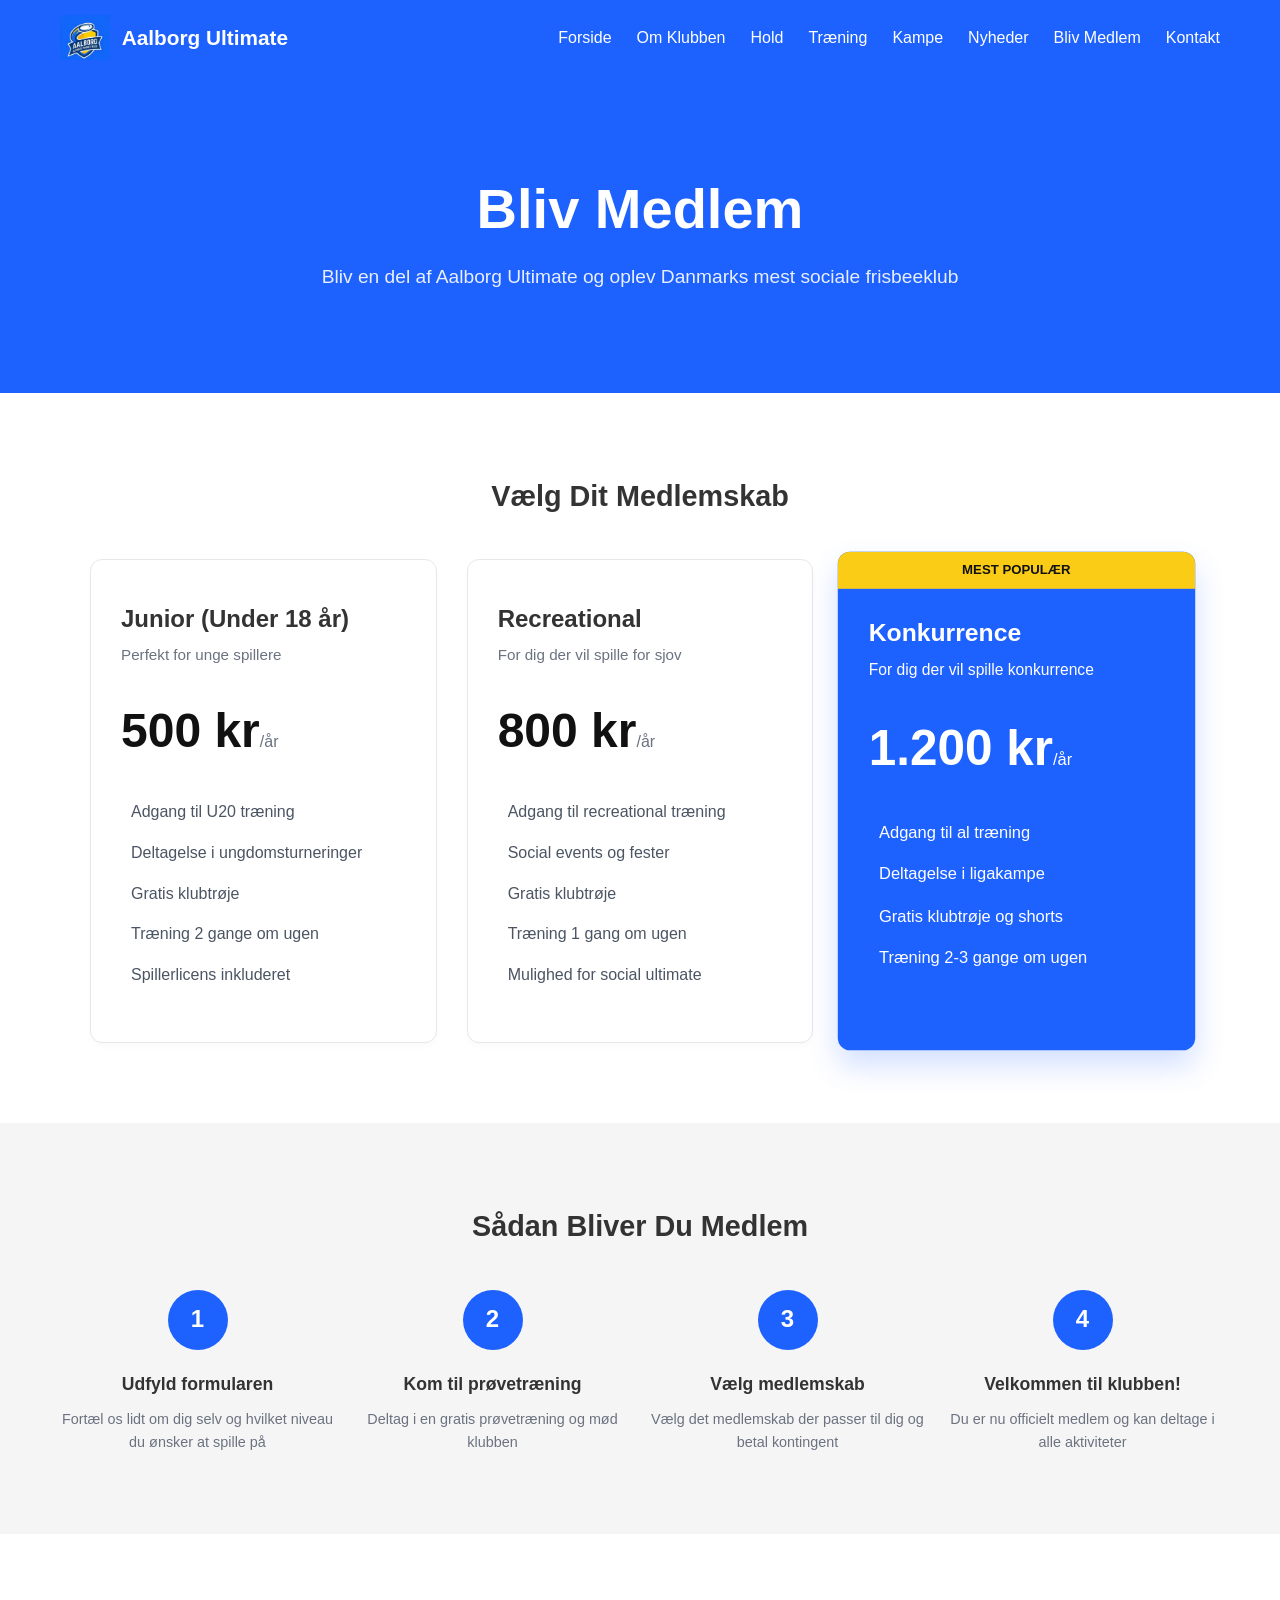
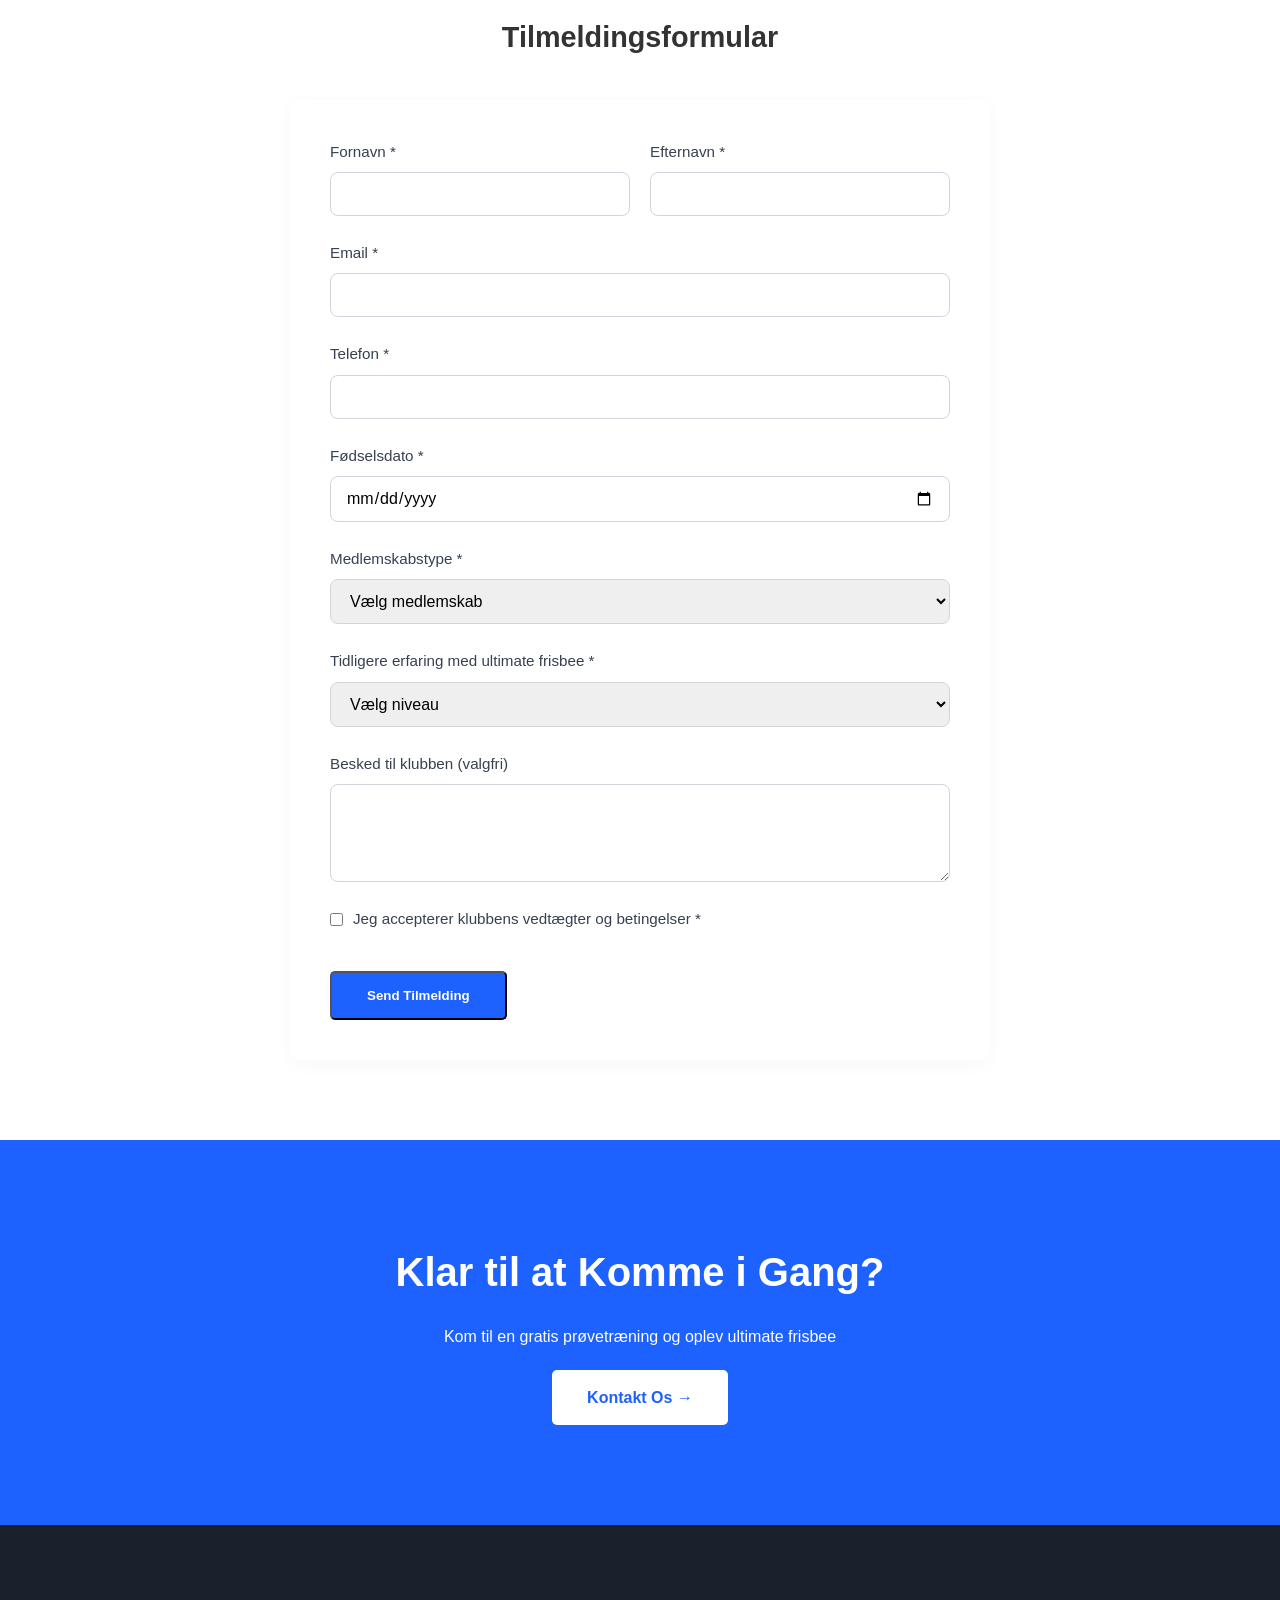
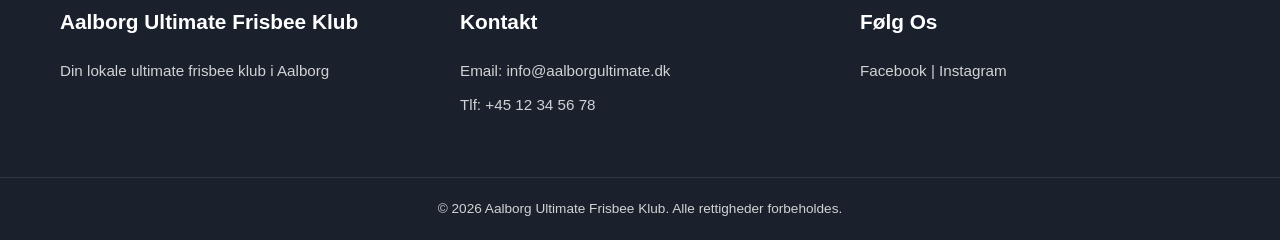
==== Source kode/bliv-medlem.html @ 28018676 "4 undersider mere :) Samt yderlgiere fikses af hele siden." ====
<!DOCTYPE html>
<html lang="da">
<head>
    <meta charset="UTF-8">
    <meta name="viewport" content="width=device-width, initial-scale=1.0">
    <title>Forside - Aalborg Ultimate Frisbee Klub</title>
    
    <link rel="stylesheet" href="css/layout.css">
    <link rel="stylesheet" href="css/style.css">
</head>
<body>

    <header class="main-header">
        <div class="container">
            <div class="logo">
                <img src="img/logo.png" alt="AUFK Logo">
                <span>Aalborg Ultimate</span>
            </div>
            <nav>
                <ul>
                    <li><a href="index.html">Forside</a></li>
                    <li><a href="om-os.html">Om Klubben</a></li>
                    <li><a href="hold.html">Hold</a></li>
                    <li><a href="traening.html">Træning</a></li>
                    <li><a href="kampe.html">Kampe</a></li>
                    <li><a href="nyheder.html">Nyheder</a></li>
                    <li><a href="bliv-medlem.html">Bliv Medlem</a></li>
                    <li><a href="kontakt-os.html">Kontakt</a></li>
                </ul>
            </nav>
        </div>
    </header>

 <main>
    <section class="hero subpage-hero hero-nyheder">
        <div class="container hero-content text-center">
            <h1>Bliv Medlem</h1>
            <p>Bliv en del af Aalborg Ultimate og oplev Danmarks mest sociale frisbeeklub</p>
        </div>
    </section>

    <section class="page-section">
        <div class="container">
            <h2 class="section-title">Vælg Dit Medlemskab</h2>
            <div class="pricing-grid">
                
                <div class="pricing-card">
                    <h3>Junior (Under 18 år)</h3>
                    <p class="pricing-subtitle">Perfekt for unge spillere</p>
                    <div class="price">500 kr<span>/år</span></div>
                    <ul class="feature-list">
                        <li><i class="fa-solid fa-check"></i> Adgang til U20 træning</li>
                        <li><i class="fa-solid fa-check"></i> Deltagelse i ungdomsturneringer</li>
                        <li><i class="fa-solid fa-check"></i> Gratis klubtrøje</li>
                        <li><i class="fa-solid fa-check"></i> Træning 2 gange om ugen</li>
                        <li><i class="fa-solid fa-check"></i> Spillerlicens inkluderet</li>
                    </ul>
                </div>

                <div class="pricing-card">
                    <h3>Recreational</h3>
                    <p class="pricing-subtitle">For dig der vil spille for sjov</p>
                    <div class="price">800 kr<span>/år</span></div>
                    <ul class="feature-list">
                        <li><i class="fa-solid fa-check"></i> Adgang til recreational træning</li>
                        <li><i class="fa-solid fa-check"></i> Social events og fester</li>
                        <li><i class="fa-solid fa-check"></i> Gratis klubtrøje</li>
                        <li><i class="fa-solid fa-check"></i> Træning 1 gang om ugen</li>
                        <li><i class="fa-solid fa-check"></i> Mulighed for social ultimate</li>
                    </ul>
                </div>

                <div class="pricing-card highlight-pricing">
                    <div class="popular-tag">MEST POPULÆR</div>
                    <h3>Konkurrence</h3>
                    <p class="pricing-subtitle">For dig der vil spille konkurrence</p>
                    <div class="price">1.200 kr<span>/år</span></div>
                    <ul class="feature-list">
                        <li><i class="fa-solid fa-check"></i> Adgang til al træning</li>
                        <li><i class="fa-solid fa-check"></i> Deltagelse i ligakampe</li>
                        <li><i class="fa-solid fa-check"></i> Gratis klubtrøje og shorts</li>
                        <li><i class="fa-solid fa-check"></i> Træning 2-3 gange om ugen</li>
                    </ul>
                </div>

            </div>
        </div>
    </section>

    <section class="page-section bg-light">
        <div class="container">
            <h2 class="section-title">Sådan Bliver Du Medlem</h2>
            <div class="steps-grid">
                
                <div class="step-item">
                    <div class="step-circle">1</div>
                    <h3>Udfyld formularen</h3>
                    <p>Fortæl os lidt om dig selv og hvilket niveau du ønsker at spille på</p>
                </div>
                
                <div class="step-item">
                    <div class="step-circle">2</div>
                    <h3>Kom til prøvetræning</h3>
                    <p>Deltag i en gratis prøvetræning og mød klubben</p>
                </div>
                
                <div class="step-item">
                    <div class="step-circle">3</div>
                    <h3>Vælg medlemskab</h3>
                    <p>Vælg det medlemskab der passer til dig og betal kontingent</p>
                </div>
                
                <div class="step-item">
                    <div class="step-circle">4</div>
                    <h3>Velkommen til klubben!</h3>
                    <p>Du er nu officielt medlem og kan deltage i alle aktiviteter</p>
                </div>

            </div>
        </div>
    </section>

    <section class="page-section">
        <div class="container">
            <h2 class="section-title">Tilmeldingsformular</h2>
            <div class="form-wrapper">
                <form action="#" method="POST">
                    
                    <div class="form-row">
                        <div class="form-group">
                            <label for="fornavn">Fornavn *</label>
                            <input type="text" id="fornavn" required>
                        </div>
                        <div class="form-group">
                            <label for="efternavn">Efternavn *</label>
                            <input type="text" id="efternavn" required>
                        </div>
                    </div>

                    <div class="form-group">
                        <label for="email">Email *</label>
                        <input type="email" id="email" required>
                    </div>

                    <div class="form-group">
                        <label for="telefon">Telefon *</label>
                        <input type="tel" id="telefon" required>
                    </div>

                    <div class="form-group">
                        <label for="dato">Fødselsdato *</label>
                        <input type="date" id="dato" required>
                    </div>

                    <div class="form-group">
                        <label for="type">Medlemskabstype *</label>
                        <select id="type" required>
                            <option value="">Vælg medlemskab</option>
                            <option value="junior">Junior</option>
                            <option value="recreational">Recreational</option>
                            <option value="konkurrence">Konkurrence</option>
                        </select>
                    </div>

                    <div class="form-group">
                        <label for="niveau">Tidligere erfaring med ultimate frisbee *</label>
                        <select id="niveau" required>
                            <option value="">Vælg niveau</option>
                            <option value="nybegynder">Nybegynder</option>
                            <option value="letøvet">Letøvet</option>
                            <option value="øvet">Øvet / Elite</option>
                        </select>
                    </div>

                    <div class="form-group">
                        <label for="besked">Besked til klubben (valgfri)</label>
                        <textarea id="besked" rows="4"></textarea>
                    </div>

                    <div class="form-checkbox">
                        <input type="checkbox" id="betingelser" required>
                        <label for="betingelser">Jeg accepterer klubbens vedtægter og betingelser *</label>
                    </div>

                    <button type="submit" class="btn-main" style="margin-top: 20px;">Send Tilmelding</button>

                </form>
            </div>
        </div>
    </section>
</main>

    <section class="cta-section">
        <div class="container cta-content">
            <h2>Klar til at Komme i Gang?</h2>
            <p>Kom til en gratis prøvetræning og oplev ultimate frisbee</p>
            <a href="kontakt-os.html" class="btn-cta">Kontakt Os &rarr;</a>
        </div>
    </section>

    <footer class="main-footer">
        <div class="container footer-grid">
            <div class="footer-col">
                <h3>Aalborg Ultimate Frisbee Klub</h3>
                <p>Din lokale ultimate frisbee klub i Aalborg</p>
            </div>
            <div class="footer-col">
                <h3>Kontakt</h3>
                <p>Email: info@aalborgultimate.dk</p>
                <p>Tlf: +45 12 34 56 78</p>
            </div>
            <div class="footer-col">
                <h3>Følg Os</h3>
                <p><a href="#">Facebook</a> | <a href="#">Instagram</a></p>
            </div>
        </div>
        <div class="footer-bottom">
            <p>&copy; 2026 Aalborg Ultimate Frisbee Klub. Alle rettigheder forbeholdes.</p>
        </div>
    </footer>

</body>
</html>
---- Source kode/css/layout.css ----
/* --- 1. GLOBAL RESET --- */
/* Sørger for at alle browsere starter ens uden mærkelige mellemrum */
* {
    margin: 0;
    padding: 0;
    box-sizing: border-box;
}

body {
    font-family: sans-serif; /* Midlertidig font indtil style.css tager over */
    line-height: 1.6;
    color: #333;
}

/* --- 2. CONTAINEREN (Vigtigst!) --- */
/* Holder alt indhold samlet på midten, så det ikke klistrer til skærmkanten */
.container {
    max-width: 1200px; /* Bredden på dit design-hus */
    margin: 0 auto;    /* Centrerer kassen på midten af skærmen */
    padding: 0 20px;   /* Lidt luft i siderne på mobil */
}

/* --- 3. HEADER / MENU LAYOUT --- */
.main-header .container {
    display: flex;             /* MAGI: Stiller logo og nav ved siden af hinanden */
    justify-content: space-between; /* Skubber logo til venstre, nav til højre */
    align-items: center;       /* Sørger for de er lige høje i midten */
    padding: 15px 20px;
}

.logo {
    display: flex;
    align-items: center;
    gap: 12px; /* Mellemrum mellem logo-ikon og tekst */
}

nav ul {
    display: flex;     /* Stiller menupunkterne på en række */
    gap: 25px;         /* Mellemrum mellem Forside, Om os, osv. */
    list-style: none;  /* Fjerner de sorte prikker */
}

/* --- 4. HERO (TOPBILLEDE) LAYOUT --- */
.hero {
    display: flex;
    align-items: center;
    justify-content: center;
    text-align: center;
    min-height: 80vh; /* Fylder 80% af skærmens højde */
    padding: 100px 0;
}

.hero-content {
    max-width: 800px; /* Holder teksten samlet på midten */
    display: flex;
    flex-direction: column;
    align-items: center;
    gap: 20px;
}

/* --- 5. PAGE CONTENT LAYOUT --- */
.page-content {
    padding: 80px 0; /* Giver luft over og under indholdet */
}

/* --- 6. CTA (BLÅ BOKS) LAYOUT --- */
.cta-section {
    padding: 100px 0;
    text-align: center;
}

.cta-content {
    display: flex;
    flex-direction: column;
    align-items: center;
    gap: 20px;
}

/* --- 7. FOOTER LAYOUT --- */
.main-footer {
    padding: 80px 0 20px 0;
}

.footer-grid {
    display: flex;             /* Stiller de 3 kolonner ved siden af hinanden */
    justify-content: space-between;
    gap: 40px;
    margin-bottom: 50px;
}

.footer-col {
    flex: 1; /* Gør at de 3 kolonner deler pladsen ligeligt */
}

.footer-bottom {
    text-align: center;
    padding-top: 20px;
    border-top: 1px solid rgba(255,255,255,0.1); /* En tynd streg over bunden */
}

/* --- NYE SEKTIONER PÅ FORSIDEN --- */

.page-section {
    padding: 80px 0; /* Standard luft i top og bund af alle sektioner */
}

/* Feature Grid (Hvorfor vælge os) */
.feature-grid {
    display: flex;
    justify-content: center; /* Sørger for kasserne er centreret */
    align-items: stretch;    /* Gør kasserne lige høje */
    gap: 30px;
    max-width: 1000px;       /* Holder det lidt tættere sammen for et flot look */
    margin: 0 auto;          /* Centrerer selve grid'et på siden */
}

/* Sørg også for at kortene centrerer deres tekst */
/* Sørg for at kortene centrerer deres ikon og tekst perfekt */
.feature-card {
    flex: 1;
    padding: 40px 20px;
    display: flex;
    flex-direction: column;
    align-items: center;  /* Centrerer indholdet vandret */
    text-align: center;   /* Centrerer selve teksten */
}

/* About Teaser (Tekst til venstre, billede til højre) */
.about-flex {
    display: flex;
    align-items: center; /* Centrerer dem lodret */
    gap: 60px;
}

.about-text, .about-image {
    flex: 1; /* Deler pladsen 50/50 */
}

.about-image img {
    width: 100%; /* Sørger for billedet ikke bryder ud af sin kasse */
    display: block;
}

/* Event Grid (Kommende events) */
.event-grid {
    display: flex;
    justify-content: space-between;
    gap: 20px;
}

.event-card {
    flex: 1;
    padding: 30px;
}
/* --- LAYOUT TIL "OM OS" SIDEN --- */

/* Centrerer og gør mission-teksten smal */
.mission-text {
    max-width: 800px;
    margin: 0 auto;
    text-align: center;
}

/* Gør "Vores Værdier" til 4 kasser ved siden af hinanden */
.values-grid {
    display: flex;
    justify-content: space-between;
    gap: 20px;
}

/* Sørger for Historie-sektionen er lidt smallere */
.history-container {
    max-width: 600px;
}

.timeline {
    display: flex;
    flex-direction: column;
    gap: 30px; /* Luft mellem årene */
}

.timeline-item {
    display: flex;
    align-items: center; /* Centrerer årstallet og teksten ud for hinanden */
    gap: 30px;
}

/* Statistik i bunden (4 kasser) */
.stats-grid {
    display: flex;
    justify-content: space-between;
    text-align: center;
    padding: 20px 0;
}

/* --- HOLD SIDE LAYOUT --- */

.team-showcase {
    display: flex;
    align-items: center;
    gap: 60px;
    margin-bottom: 80px;
}

/* Magien der vender hver anden række om */
.row-reverse {
    flex-direction: row-reverse;
}

.team-info, .team-img-wrapper {
    flex: 1;
}

.team-img-wrapper img {
    width: 100%;
    border-radius: 15px;
    box-shadow: 0 10px 30px rgba(0,0,0,0.1);
}

.stat-card {
    background: white;
    padding: 30px;
    border-radius: 12px;
    text-align: center;
    flex: 1;
    border: 1px solid #eee;
}
/* --- TRÆNING SIDE LAYOUT --- */

.training-grid {
    display: grid;
    grid-template-columns: 1fr 1fr; /* To kolonner */
    gap: 30px;
}

.info-cta-flex {
    display: flex;
    gap: 80px;
    align-items: center;
}

.prep-list, .blue-cta-box {
    flex: 1;
}

.map-placeholder {
    background-color: #E5E7EB;
    height: 350px;
    border-radius: 12px;
    display: flex;
    flex-direction: column;
    justify-content: center;
    align-items: center;
    text-align: center;
}

/* --- KAMPE SIDE LAYOUT --- */

.match-grid {
    display: grid;
    grid-template-columns: repeat(3, 1fr); /* 3 kort på en række */
    gap: 25px;
}

.table-container {
    width: 100%;
    overflow-x: auto; /* Gør at tabellen kan rulle på små skærme */
    margin-top: 20px;
}

table {
    width: 100%;
    border-collapse: collapse; /* Fjerner mellemrum mellem celler */
    background: white;
    border-radius: 8px;
    overflow: hidden;
}

/* --- NYHEDER SIDE LAYOUT --- */

/* Venstrestiller indholdet i toppen (fordi det er centreret på de andre sider) */
.hero-content.text-left {
    align-items: flex-start;
    text-align: left;
}

.filter-bar {
    display: flex;
    gap: 15px;
    margin-bottom: 40px;
    flex-wrap: wrap; /* Gør at knapperne hopper ned på næste linje på små skærme */
}

.news-grid {
    display: grid;
    grid-template-columns: repeat(3, 1fr); /* 3 kolonner */
    gap: 30px;
}

.news-card {
    display: flex;
    flex-direction: column;
    height: 100%;
}

.news-content {
    display: flex;
    flex-direction: column;
    flex: 1; /* Får indholdet til at fylde resten af kortet ud */
    padding: 25px;
}

/* --- BLIV MEDLEM LAYOUT --- */

/* Centrerer hero tekst */
.hero-content.text-center {
    align-items: center;
    text-align: center;
}

.pricing-grid {
    display: grid;
    grid-template-columns: repeat(3, 1fr);
    gap: 30px;
    max-width: 1100px;
    margin: 0 auto;
}

.steps-grid {
    display: grid;
    grid-template-columns: repeat(4, 1fr);
    gap: 20px;
    text-align: center;
}

.step-item {
    display: flex;
    flex-direction: column;
    align-items: center;
}

.form-wrapper {
    max-width: 700px;
    margin: 0 auto;
    background: white;
    padding: 40px;
    border-radius: 12px;
    box-shadow: 0 5px 20px rgba(0,0,0,0.03);
}

.form-row {
    display: flex;
    gap: 20px;
}

.form-row .form-group {
    flex: 1; /* Gør at fornavn og efternavn deler linjen */
}

/* --- KONTAKT OS LAYOUT --- */

.contact-info-grid {
    display: grid;
    grid-template-columns: repeat(4, 1fr);
    gap: 20px;
}

/* Gør formular-delen lidt bredere (1.2fr) end sidebar-delen (1fr) */
.contact-main-grid {
    display: grid;
    grid-template-columns: 1.2fr 1fr;
    gap: 60px;
}

.quick-links-grid {
    display: grid;
    grid-template-columns: repeat(3, 1fr);
    gap: 30px;
}
---- Source kode/css/style.css ----
/* --- 1. FARVER OG FONTE (DESIGN-SYSTEM) --- */
:root {
    --primary-blue: #1D61FF;    /* Din flotte AUFK-blå */
    --dark-bg: #1A202C;         /* Mørk farve til footeren */
    --light-text: #FFFFFF;
    --dark-text: #333333;
}

body {
    background-color: #FFFFFF;
    color: var(--dark-text);
    /* Her kan I senere indsætte en flot font fra Google Fonts */
}

/* --- 2. HEADER STYLE --- */
.main-header {
    background-color: var(--primary-blue);
    color: var(--light-text);
    box-shadow: 0 2px 10px rgba(0,0,0,0.1);
}

.logo span {
    font-weight: bold;
    font-size: 1.3rem;
    color: var(--light-text);
}

.logo img {
    height: 45px; /* Juster størrelsen på jeres logo-billede */
    width: auto;
}

nav a {
    color: var(--light-text);
    text-decoration: none; /* Ingen understregning */
    font-weight: 500;
    transition: 0.3s;
}

nav a:hover {
    opacity: 0.8; /* Gør linket lidt gennemsigtigt, når man holder musen over */
}

/* --- 3. HERO (TOPBILLEDE) STYLE --- */
.hero {
    /* HER SKAL I INDSÆTTE JERES BAGGRUNDSBILLEDE */
    background-image: linear-gradient(rgba(0,0,0,0.5), rgba(0,0,0,0.5)), url('../img/hero-frisbee.jpg');
    background-size: cover;       /* Sørger for billedet dækker hele kassen */
    background-position: center;  /* Centrerer billedet */
    color: var(--light-text);
}

.hero h1 {
    font-size: 3.5rem; /* Stor, flot overskrift */
    font-weight: 800;
    line-height: 1.2;
}

.hero p {
    font-size: 1.2rem;
    opacity: 0.9;
}


/* --- 4. KNAPPER OG LINKER --- */
/* Den blå knap i Hero-sektionen */
.btn-main {
    background-color: var(--primary-blue);
    color: var(--light-text);
    padding: 15px 35px;
    border-radius: 5px; /* Afrundede hjørner */
    text-decoration: none;
    font-weight: bold;
    transition: 0.3s;
    display: inline-block;
}

.btn-main:hover {
    background-color: #0044CC; /* En lidt mørkere blå ved hover */
    transform: translateY(-2px);
}

/* Den hvide knap i den blå CTA-boks */
.btn-cta {
    background-color: var(--light-text);
    color: var(--primary-blue);
    padding: 15px 35px;
    border-radius: 5px;
    text-decoration: none;
    font-weight: bold;
    transition: 0.3s;
    display: inline-block;
}

.btn-cta:hover {
    background-color: #F0F0F0;
}

/* Link med pil */
.link-arrow {
    color: var(--primary-blue);
    text-decoration: none;
    font-weight: 600;
    transition: 0.3s;
    display: inline-block;
}

.link-arrow:hover {
    color: #0044CC;
    transform: translateX(5px);
}

/* --- 5. CTA (BLÅ BOKS) STYLE --- */
.cta-section {
    background-color: var(--primary-blue);
    color: var(--light-text);
}

.cta-section h2 {
    font-size: 2.5rem;
    font-weight: 700;
}

/* --- 6. FOOTER STYLE --- */
.main-footer {
    background-color: var(--dark-bg);
    color: rgba(255,255,255,0.8); /* Lidt gennemsigtig hvid tekst */
}

.main-footer h3 {
    color: var(--light-text);
    margin-bottom: 20px;
    font-size: 1.3rem;
}

.footer-col p {
    margin-bottom: 10px;
    font-size: 0.95rem;
}

.main-footer a {
    color: rgba(255,255,255,0.8);
    text-decoration: none;
    transition: 0.3s;
}

.main-footer a:hover {
    color: var(--light-text);
}

.footer-bottom {
    font-size: 0.85rem;
}

/* --- KOMMENDE EVENTS (De hvide kort med grå kant) --- */

.event-card {
    background-color: #FFFFFF;
    border: 1px solid #E5E7EB; /* Den præcise lysegrå kant fra Figma */
    border-radius: 8px;        /* Runde hjørner på kassen */
    padding: 30px;             /* Giver god luft indeni boksen */
    text-align: left;          /* Sørger for at teksten starter ude til venstre */
    box-shadow: 0 4px 6px rgba(0,0,0,0.02); /* En meget svag skygge under kortet */
    transition: 0.3s;          /* Gør kassen klar til hover-effekten */
}

/* Lidt ekstra "lir": Boksen løfter sig lidt, når man holder musen over */
.event-card:hover {
    box-shadow: 0 10px 15px rgba(0,0,0,0.05);
    transform: translateY(-3px);
}

/* Datoen i toppen af kortet */
.event-date {
    display: block;
    color: var(--primary-blue); /* Din blå AUFK-farve */
    font-weight: bold;
    font-size: 1rem;
    margin-bottom: 12px;
}

/* Titlen på eventet */
.event-card h3 {
    color: #111111;            /* Mørk farve for god kontrast */
    font-size: 1.25rem;
    margin-bottom: 8px;
}

/* Brødteksten i kortet */
.event-card p {
    color: #6B7280;            /* Flot grå farve til teksten */
    font-size: 0.95rem;
}

/* --- DESIGN TIL "OM OS" SIDEN --- */

/* Gør hero-sektionen lidt lavere og brug et nyt billede */
.hero-about {
    min-height: 50vh; 
    /* Her kan du indsætte billedet af græsbanen fra Figma senere */
    background-image: linear-gradient(rgba(0,0,0,0.6), rgba(0,0,0,0.6)), url('../img/omosforside.png');
}
.subpage-hero {
    min-height: 50vh;
    background-size: cover;
    background-position: center;
}
.subpage-hero-hold {
    min-height: 50vh;
    background-image: linear-gradient(rgba(0,0,0,0.6), rgba(0,0,0,0.6)), url('../img/holdforside.png');
    background-size: cover;
    background-position: center;
}
/* De hvide "Vores Værdier" kasser - Nu som tydelige Figma-bokse */
.value-card {
    background-color: #FFFFFF;
    border: 1px solid #E5E7EB; /* Giver den præcise lysegrå kant fra Figma */
    border-radius: 10px;
    padding: 30px 25px;
    box-shadow: 0 4px 6px rgba(0,0,0,0.02); /* Meget svag skygge */
    text-align: left; /* Sørger for at teksten starter ude til venstre */
}

.value-card h3 {
    margin-bottom: 8px;
    font-size: 1.1rem; /* Gjort lidt mindre for at matche Figma */
    color: #111111;
}

.value-card p {
    color: #6B7280;
    font-size: 0.9rem; /* Mindre brødtekst for et renere look */
    line-height: 1.5;
}

/* Overskrifter på sektioner */
.section-title {
    text-align: center;
    font-size: 1.8rem;
    margin-bottom: 40px;
    font-weight: 700;
}

/* Missionen - centeret tekstblock */
.mission-text {
    font-size: 1rem;
    color: #444;
    line-height: 1.8;
}

/* Mere styling for nogle varianterer */
.bg-light {
    background-color: #F5F5F5;
}

.feature-card {
    background-color: #FFFFFF;
    border: 1px solid #E5E7EB;
    border-radius: 10px;
    padding: 30px 25px;
    box-shadow: 0 4px 6px rgba(0,0,0,0.02);
}

.feature-card h3 {
    margin-bottom: 8px;
    font-size: 1.1rem;
    color: #111111;
}

.feature-card p {
    color: #6B7280;
    font-size: 0.9rem;
    line-height: 1.5;
}

.feature-card.highlight {
    border-color: var(--primary-blue);
    border-width: 2px;
}

.icon {
    width: 48px;
    height: 48px;
    margin-bottom: 15px;
}

/* De blå årstal-kasser i Historie-sektionen */
.timeline-year {
    background-color: var(--primary-blue);
    color: white;
    font-size: 1.2rem;
    font-weight: bold;
    padding: 10px 20px;
    border-radius: 8px;
    min-width: 90px;
    text-align: center;
}

.timeline-content h3 {
    font-size: 1.2rem;
    margin-bottom: 5px;
}

.timeline-content p {
    color: #666;
}

/* Den lyseblå baggrund til "Hvad er Ultimate Frisbee" */
.bg-light-blue {
    background-color: #F0F6FF;
}

/* Den hvide boks med grundregler */
.rules-card {
    background-color: #FFFFFF;
    padding: 30px;
    border-radius: 12px;
    margin-top: 30px;
    box-shadow: 0 5px 20px rgba(0,0,0,0.05);
}

.rules-card h3 {
    margin-bottom: 15px;
}

/* Gør prikkerne i regellisten flotte */
.rules-card ul {
    list-style-type: none; /* Fjerner standard prikker */
}

.rules-card li {
    margin-bottom: 10px;
    color: #444;
    position: relative;
    padding-left: 15px;
}

/* Laver en lille blå prik ud for hver regel */
.rules-card li::before {
    content: "•";
    color: var(--primary-blue);
    font-weight: bold;
    position: absolute;
    left: 0;
}

/* Statistik-sektionen i bunden */
.stats-grid {
    display: flex;
    justify-content: space-between;
    text-align: center;
    padding: 60px 0; /* Ekstra luft omkring tallene */
}

.stat-item {
    display: flex;
    flex-direction: column;
    align-items: center;
}

.stat-number {
    font-size: 3rem; /* Store tal */
    font-weight: 900; /* Ekstra tykke (Extra Bold) */
    color: var(--primary-blue);
    margin-bottom: 5px;
}

.stat-label {
    color: #4B5563; /* Lækker mørkegrå */
    font-size: 0.95rem;
    font-weight: 500;
}

/* --- 7. EXTRA STYLING --- */
section.features h2 {
    font-size: 1.8rem;
    font-weight: 700;
    text-align: center;
    margin-bottom: 50px;
}

section.about-teaser h2 {
    font-size: 1.8rem;
    font-weight: 700;
    margin-bottom: 20px;
}

section.events h2 {
    font-size: 1.8rem;
    font-weight: 700;
    text-align: center;
    margin-bottom: 50px;
}

/* --- HOLD SIDE DESIGN --- */

.badge {
    display: inline-block;
    padding: 5px 12px;
    border-radius: 20px;
    font-size: 0.75rem;
    font-weight: bold;
    text-transform: uppercase;
    margin-bottom: 15px;
}

.badge-comp { background-color: #E0E7FF; color: #1D61FF; } /* Blå */
.badge-beg { background-color: #DCFCE7; color: #166534; }  /* Grøn */
.badge-u20 { background-color: #FEF3C7; color: #92400E; }  /* Gul/Orange */

.team-info h2 {
    font-size: 2rem;
    margin-bottom: 15px;
}

.training-times {
    margin-top: 20px;
    padding-top: 15px;
    border-top: 1px solid #eee;
}

.training-times strong {
    display: block;
    color: #111;
    margin-bottom: 5px;
}

.stat-number-small {
    display: block;
    font-size: 1.25rem;
    font-weight: bold;
    margin: 15px 0 5px 0;
    color: #111;
}

/* Specifikt topbillede til Hold-siden */
.hero-hold {
    background-image: linear-gradient(rgba(0,0,0,0.6), rgba(0,0,0,0.6)), url('img/holdforside.png');
}
/* --- TRÆNING SIDE DESIGN --- */

.hero-traening {
    background-image: linear-gradient(rgba(0,0,0,0.6), rgba(0,0,0,0.6)), url('../img/traeningforside.png');
}

.training-card {
    background: white;
    padding: 30px;
    border-radius: 12px;
    border: 1px solid #eee;
}

.training-card.border-blue {
    border: 2px solid var(--primary-blue);
}

.card-header {
    display: flex;
    justify-content: space-between;
    align-items: center;
    margin-bottom: 15px;
}

.card-meta {
    margin-bottom: 15px;
    font-size: 0.9rem;
    color: #444;
    display: flex;
    flex-direction: column;
    gap: 5px;
}

.card-meta i {
    color: var(--primary-blue);
    margin-right: 5px;
}

/* Checklist styling */
.prep-list ul {
    list-style: none;
    margin-top: 25px;
}

.prep-list li {
    margin-bottom: 15px;
    font-size: 1.1rem;
    display: flex;
    align-items: center;
    gap: 15px;
}

.prep-list i {
    color: var(--primary-blue);
    font-size: 1.4rem;
}

/* Den blå boks */
.blue-cta-box {
    background-color: var(--primary-blue);
    color: white;
    padding: 50px;
    border-radius: 15px;
    box-shadow: 0 15px 30px rgba(29, 97, 255, 0.2);
}

.blue-cta-box h2 {
    color: white;
    margin-bottom: 15px;
}

.contact-mini {
    margin-top: 30px;
    padding-top: 20px;
    border-top: 1px solid rgba(255,255,255,0.2);
}

/* Kort placeholder */
.map-placeholder i {
    font-size: 3rem;
    color: #9CA3AF;
    margin-bottom: 15px;
}

/* --- KAMPE SIDE DESIGN --- */

.hero-kampe {
    background-image: linear-gradient(rgba(0,0,0,0.6), rgba(0,0,0,0.6)), url('../img/kampeforside.png');
}

/* Match Cards */
.match-card {
    background: white;
    border: 1px solid #E5E7EB;
    border-radius: 12px;
    padding: 25px;
    box-shadow: 0 4px 6px rgba(0,0,0,0.02);
}

.match-header {
    display: flex;
    justify-content: space-between;
    font-size: 0.85rem;
    color: var(--primary-blue);
    font-weight: bold;
    margin-bottom: 20px;
}

.match-teams {
    text-align: center;
    margin-bottom: 20px;
}

.match-teams .vs {
    font-size: 0.8rem;
    color: #9CA3AF;
    margin: 5px 0;
}

.match-footer {
    display: flex;
    justify-content: space-between;
    align-items: center;
    font-size: 0.85rem;
    color: #6B7280;
    border-top: 1px solid #F3F4F6;
    padding-top: 15px;
}

/* Tabeller */
th {
    background-color: #F9FAFB;
    text-align: left;
    padding: 15px 20px;
    font-size: 0.75rem;
    letter-spacing: 0.05em;
    color: #6B7280;
    border-bottom: 2px solid #F3F4F6;
}

td {
    padding: 15px 20px;
    border-bottom: 1px solid #F3F4F6;
    font-size: 0.95rem;
}

/* Status Badges (Sejr/Nederlag) */
.status-badge {
    padding: 4px 12px;
    border-radius: 20px;
    font-size: 0.8rem;
    font-weight: bold;
}

.status-badge.win { background-color: #DCFCE7; color: #166534; }
.status-badge.loss { background-color: #FEE2E2; color: #991B1B; }

/* Fremhævning af eget hold i tabellen */
.highlight-row {
    background-color: #F0F6FF;
}

.standing-table tr:hover {
    background-color: #F9FAFB;
}

/* --- NYHEDER SIDE DESIGN --- */

/* Den rene blå baggrund i toppen (overskriver billedet) */
.hero-nyheder {
    background: var(--primary-blue); /* Bruger udelukkende jeres blå farve */
    min-height: 25vh;
}

/* Filter knapperne */
.filter-btn {
    background-color: #FFFFFF;
    border: none;
    padding: 10px 25px;
    border-radius: 30px; /* Gør dem pille-formede */
    font-size: 0.95rem;
    font-weight: 500;
    color: #4B5563;
    cursor: pointer;
    box-shadow: 0 2px 5px rgba(0,0,0,0.05);
    transition: 0.2s;
}

.filter-btn:hover {
    background-color: #F3F4F6;
}

.filter-btn.active {
    background-color: var(--primary-blue);
    color: #FFFFFF;
}

/* Nyhedskortene */
.news-card {
    background-color: #FFFFFF;
    border-radius: 12px;
    overflow: hidden; /* Sørger for at billedet i toppen får runde hjørner */
    border: 1px solid #E5E7EB;
    box-shadow: 0 4px 6px rgba(0,0,0,0.02);
    transition: transform 0.2s;
}

.news-card:hover {
    transform: translateY(-5px);
    box-shadow: 0 10px 15px rgba(0,0,0,0.05);
}

.news-img {
    width: 100%;
    height: 200px;
    object-fit: cover; /* Sørger for at billedet dækker rammen flot */
}

/* Nyheds-Badge */
.badge-news {
    background-color: #F3F4F6;
    color: #6B7280;
    align-self: flex-start; /* Sørger for den ikke strækker sig i hele bredden */
}

.news-content h3 {
    margin: 15px 0 10px 0;
    font-size: 1.25rem;
    color: #111111;
}

.news-content p {
    color: #6B7280;
    font-size: 0.95rem;
    margin-bottom: 20px;
    flex: 1; /* Skubber meta-info og link helt ned i bunden */
}

/* Forfatter og dato */
.news-meta {
    display: flex;
    gap: 15px;
    color: #9CA3AF;
    font-size: 0.85rem;
    margin-bottom: 20px;
}

.news-meta i {
    margin-right: 5px;
}

/* Stregen og 'Læs mere' linket i bunden */
.news-footer {
    border-top: 1px solid #F3F4F6;
    padding-top: 15px;
}

.read-more {
    color: var(--primary-blue);
    text-decoration: none;
    font-weight: bold;
    font-size: 0.95rem;
}

.read-more:hover {
    text-decoration: underline;
}

/* --- BLIV MEDLEM DESIGN --- */

/* Priskortene */
.pricing-card {
    background: #FFFFFF;
    border: 1px solid #E5E7EB;
    border-radius: 12px;
    padding: 40px 30px;
    position: relative; /* Nødvendig for at placere 'Mest Populær' tagget */
    box-shadow: 0 4px 6px rgba(0,0,0,0.02);
}

.pricing-card h3 { font-size: 1.5rem; margin-bottom: 5px; }
.pricing-subtitle { color: #6B7280; font-size: 0.95rem; margin-bottom: 25px; }

.price {
    font-size: 3rem;
    font-weight: 900;
    color: #111;
    margin-bottom: 30px;
}

.price span {
    font-size: 1rem;
    color: #6B7280;
    font-weight: normal;
}

.feature-list { list-style: none; }
.feature-list li {
    margin-bottom: 15px;
    color: #4B5563;
    display: flex;
    align-items: center;
    gap: 10px;
}

.feature-list i { color: #10B981; } /* Den grønne farve til flueben */

/* Highlight Priskort (Konkurrence) */
.highlight-pricing {
    background-color: var(--primary-blue);
    color: white;
    border: none;
    transform: scale(1.03); /* Gør den lidt større */
    box-shadow: 0 15px 30px rgba(29, 97, 255, 0.2);
    overflow: hidden;
}

.highlight-pricing h3, .highlight-pricing .pricing-subtitle, .highlight-pricing .price, .highlight-pricing .price span, .highlight-pricing .feature-list li {
    color: white;
}

.highlight-pricing .feature-list i {
    color: #FFFFFF; /* Hvide flueben i det blå kort */
}

.popular-tag {
    background-color: #FACC15; /* Den gule farve fra Figma */
    color: #111;
    text-align: center;
    font-weight: bold;
    font-size: 0.8rem;
    padding: 8px 0;
    position: absolute;
    top: 0;
    left: 0;
    width: 100%;
}

.highlight-pricing h3 { margin-top: 20px; } /* Giver plads til det gule tag */

/* Trin-for-trin cirkler */
.step-circle {
    width: 60px;
    height: 60px;
    background-color: var(--primary-blue);
    color: white;
    border-radius: 50%; /* Gør den rund */
    display: flex;
    justify-content: center;
    align-items: center;
    font-size: 1.5rem;
    font-weight: bold;
    margin-bottom: 20px;
}

.step-item h3 { margin-bottom: 10px; font-size: 1.1rem; }
.step-item p { color: #6B7280; font-size: 0.9rem; }

/* Formular Design */
.form-group {
    margin-bottom: 25px;
    display: flex;
    flex-direction: column;
}

.form-group label {
    font-size: 0.95rem;
    color: #374151;
    margin-bottom: 8px;
    font-weight: 500;
}

.form-group input, 
.form-group select, 
.form-group textarea {
    padding: 12px 15px;
    border: 1px solid #D1D5DB;
    border-radius: 8px;
    font-size: 1rem;
    font-family: inherit; /* Sikrer samme skrifttype som resten af siden */
    transition: 0.2s;
}

.form-group input:focus, 
.form-group select:focus, 
.form-group textarea:focus {
    outline: none;
    border-color: var(--primary-blue);
    box-shadow: 0 0 0 3px rgba(29, 97, 255, 0.1); /* Lækkert blåt skær når man taster */
}

.form-checkbox {
    display: flex;
    align-items: center;
    gap: 10px;
    margin-bottom: 20px;
}

.form-checkbox label {
    font-size: 0.95rem;
    color: #374151;
}

/* --- KONTAKT OS DESIGN --- */

/* Lidt ekstra margin til overskrifter i to-spaltet layout */
.mb-20 {
    margin-bottom: 25px;
    font-size: 1.8rem;
}

/* De 4 Info-kort i toppen */
.info-card {
    background: white;
    border: 1px solid #E5E7EB;
    border-radius: 12px;
    padding: 35px 20px;
    text-align: center;
    box-shadow: 0 4px 6px rgba(0,0,0,0.02);
}

.info-card i {
    font-size: 1.8rem;
    color: var(--primary-blue);
    margin-bottom: 15px;
}

.info-card h3 {
    font-size: 1.1rem;
    margin-bottom: 8px;
}

.info-card p {
    color: #6B7280;
    font-size: 0.95rem;
}

/* Formular-knap der fylder det hele */
.btn-full {
    width: 100%;
    display: flex;
    justify-content: center;
    align-items: center;
    gap: 10px; /* Giver luft mellem papirflyver-ikonet og teksten */
    padding: 15px;
    font-size: 1.1rem;
    margin-top: 10px;
}

/* Sidebar - Kort */
.map-small {
    height: 250px;
    margin-bottom: 40px; /* Luft ned til bestyrelsen */
}

/* Sidebar - Bestyrelsen */
.board-section h3, .social-section h3 {
    margin-bottom: 20px;
    font-size: 1.3rem;
}

.board-member {
    padding: 15px 0;
    border-bottom: 1px solid #E5E7EB; /* Den tynde streg mellem personerne */
}

.board-member:last-child {
    border-bottom: none; /* Fjerner stregen under den sidste person */
    margin-bottom: 40px;
}

.board-member h4 {
    font-size: 1.05rem;
    margin-bottom: 3px;
    color: #111;
}

.board-member span {
    display: block;
    color: #6B7280;
    font-size: 0.85rem;
    margin-bottom: 5px;
}

.board-member a {
    color: var(--primary-blue);
    text-decoration: none;
    font-size: 0.95rem;
}

.board-member a:hover {
    text-decoration: underline;
}

/* Sidebar - Sociale Medier Knapper */
.social-buttons {
    display: flex;
    gap: 15px;
}

.btn-social {
    display: inline-flex;
    align-items: center;
    gap: 8px;
    padding: 12px 20px;
    border-radius: 8px;
    color: white;
    text-decoration: none;
    font-weight: 500;
    font-size: 0.95rem;
    transition: 0.2s;
}

.btn-social:hover {
    opacity: 0.9;
    transform: translateY(-2px);
}

.btn-fb {
    background-color: #1877F2; /* Den officielle Facebook blå */
}

.btn-ig {
    /* Instagrams farvede gradient (farveovergang) */
    background: linear-gradient(45deg, #f09433 0%, #e6683c 25%, #dc2743 50%, #cc2366 75%, #bc1888 100%);
}

/* Hurtige Links Kortene i bunden */
.quick-link-card {
    background: white;
    border: 1px solid #E5E7EB;
    border-radius: 12px;
    padding: 40px 30px;
    text-align: center;
}

.quick-link-card h3 {
    margin-bottom: 15px;
    font-size: 1.25rem;
}

.quick-link-card p {
    color: #6B7280;
    margin-bottom: 25px;
    font-size: 0.95rem;
    line-height: 1.6;
}
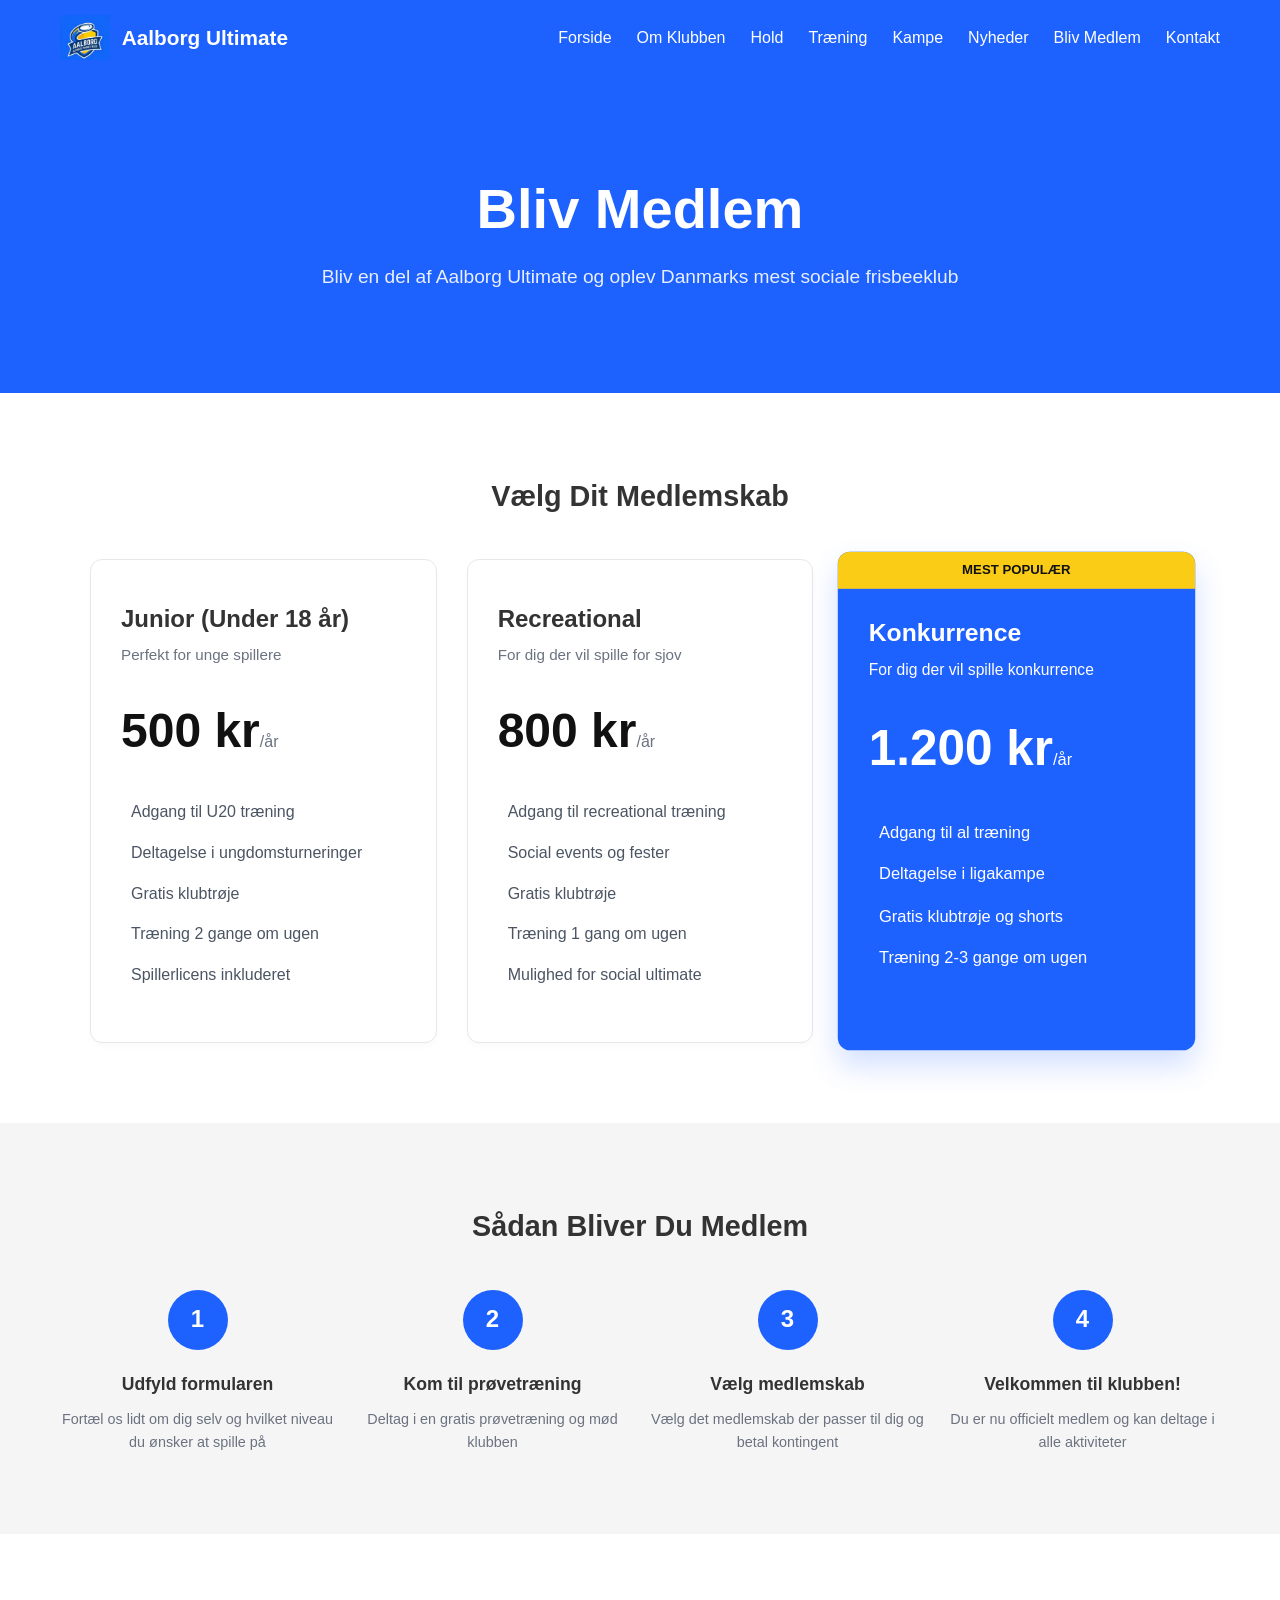
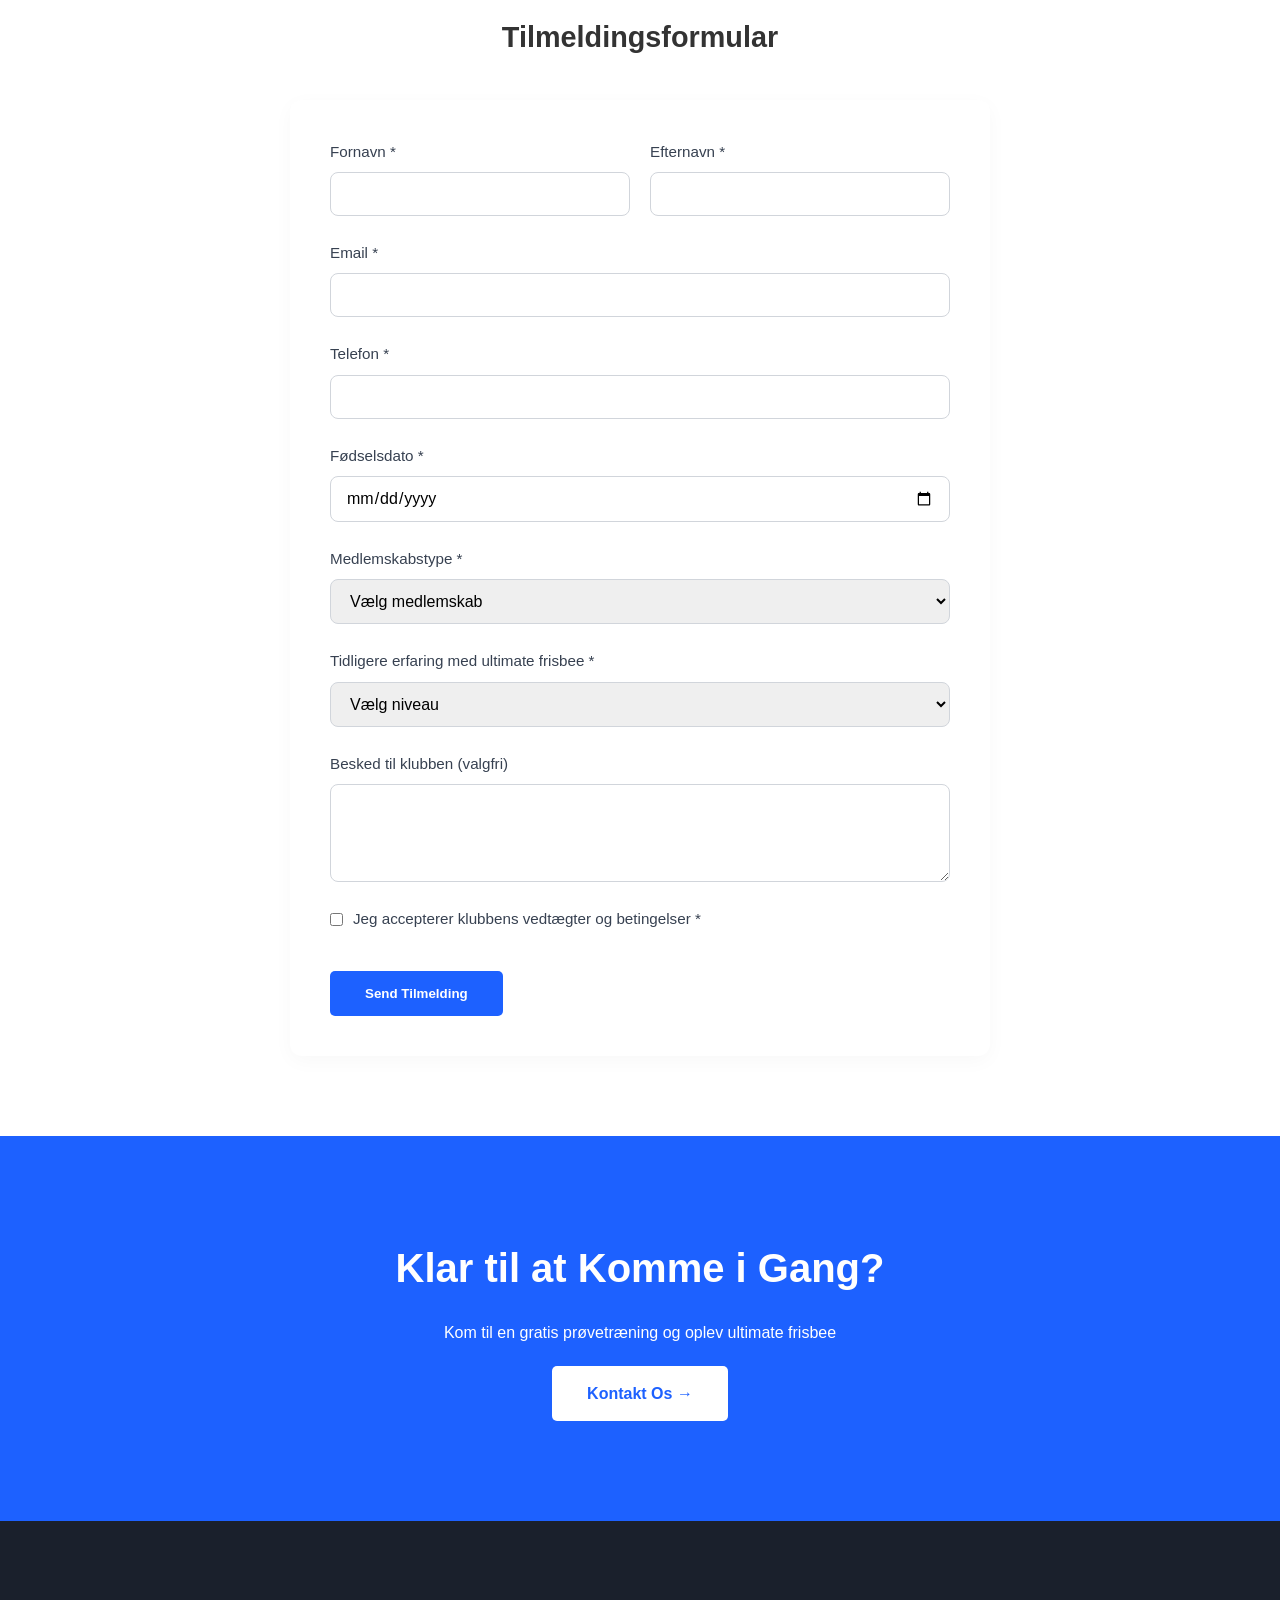
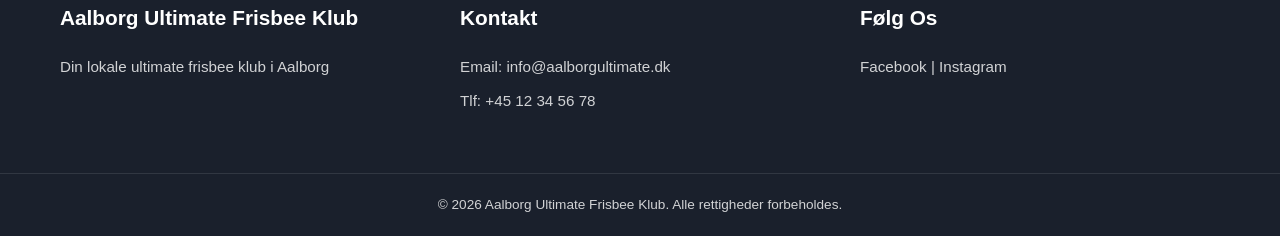
==== commit 84cb41ec: "Dokumentation opdatering af alt koden, samt nye dokumenter tilføjet" ====
--- a/Source kode/bliv-medlem.html
+++ b/Source kode/bliv-medlem.html
@@ -1,22 +1,43 @@
 <!DOCTYPE html>
 <html lang="da">
 <head>
+    <!-- ============================================================
+         META & DOKUMENTINFORMATION
+         ============================================================ -->
     <meta charset="UTF-8">
     <meta name="viewport" content="width=device-width, initial-scale=1.0">
-    <title>Forside - Aalborg Ultimate Frisbee Klub</title>
+    <meta name="description" content="Aalborg Ultimate Frisbee Klub - Bliv medlem og vælg din medlemskabstype">
+    <meta name="keywords" content="medlemskab, tilmelding, medlemspris, årsmemberskab, prøveklasse">
     
+    <title>Bliv Medlem - Aalborg Ultimate Frisbee Klub</title>
+    
+    <!-- ============================================================
+         STYLESHEETS
+         ============================================================ -->
     <link rel="stylesheet" href="css/layout.css">
     <link rel="stylesheet" href="css/style.css">
 </head>
 <body>
-
+    <!-- ============================================================
+         HEADER / NAVIGATION
+         ============================================================ -->
     <header class="main-header">
         <div class="container">
+            <!-- Logo -->
             <div class="logo">
-                <img src="img/logo.png" alt="AUFK Logo">
+                <img src="img/logo.png" alt="AUFK Logo - Aalborg Ultimate Frisbee Klub">
                 <span>Aalborg Ultimate</span>
             </div>
-            <nav>
+            
+            <!-- Hamburger Menu Button (mobil) -->
+            <button class="menu-toggle" onclick="toggleMenu()" aria-label="Åbn navigation menu">
+                <span></span>
+                <span></span>
+                <span></span>
+            </button>
+            
+            <!-- Navigation -->
+            <nav id="mobile-menu">
                 <ul>
                     <li><a href="index.html">Forside</a></li>
                     <li><a href="om-os.html">Om Klubben</a></li>
@@ -25,13 +46,16 @@
                     <li><a href="kampe.html">Kampe</a></li>
                     <li><a href="nyheder.html">Nyheder</a></li>
                     <li><a href="bliv-medlem.html">Bliv Medlem</a></li>
-                    <li><a href="kontakt-os.html">Kontakt</a></li>
+                    <li><a href="kontakt.html">Kontakt</a></li>
                 </ul>
             </nav>
         </div>
     </header>
 
- <main>
+    <!-- ============================================================
+         MAIN CONTENT
+         ============================================================ -->
+    <main>
     <section class="hero subpage-hero hero-nyheder">
         <div class="container hero-content text-center">
             <h1>Bliv Medlem</h1>
@@ -220,4 +244,20 @@
     </footer>
 
 </body>
+
+    <script>
+        function toggleMenu() {
+            const menu = document.getElementById('mobile-menu');
+            menu.classList.toggle('menu-active');
+        }
+
+        const menuLinks = document.querySelectorAll('#mobile-menu a');
+        menuLinks.forEach(link => {
+            link.addEventListener('click', () => {
+                document.getElementById('mobile-menu').classList.remove('menu-active');
+            });
+        });
+    </script>
+
+</body>
 </html>
--- a/Source kode/css/layout.css
+++ b/Source kode/css/layout.css
@@ -1,5 +1,32 @@
-/* --- 1. GLOBAL RESET --- */
-/* Sørger for at alle browsere starter ens uden mærkelige mellemrum */
+/**
+ * ============================================================
+ * AALBORG ULTIMATE FRISBEE KLUB - LAYOUT STYLESHEET
+ * ============================================================
+ * 
+ * Struktur:
+ * 1. Global Reset & Base Styles
+ * 2. Container (centering & max-width)
+ * 3. Header & Navigation
+ * 4. Hero Section
+ * 5. Page Content & Sections
+ * 6. Grids (Feature, Event, Values, etc.)
+ * 7. Footer
+ * 8. Responsive Design (Media Queries)
+ * 
+ * Breakpoints:
+ * - Desktop: 769px+
+ * - Tablet: 481px - 768px
+ * - Mobil: 480px og under
+ */
+
+/* ============================================================
+   1. GLOBAL RESET & BASE STYLES
+   ============================================================ */
+
+/**
+ * Box-sizing: Alle elementer includer padding/border i width/height
+ * Margin/Padding: Reset til 0 for at undgå browser defaults
+ */
 * {
     margin: 0;
     padding: 0;
@@ -7,37 +34,427 @@
 }
 
 body {
-    font-family: sans-serif; /* Midlertidig font indtil style.css tager over */
+    font-family: sans-serif;
     line-height: 1.6;
     color: #333;
 }
 
-/* --- 2. CONTAINEREN (Vigtigst!) --- */
-/* Holder alt indhold samlet på midten, så det ikke klistrer til skærmkanten */
+/* ============================================================
+   2. CONTAINER - CENTERERING & MAX-WIDTH
+   ============================================================ */
+
+/**
+ * Container: Holder alt indhold samlet på midten med max-width
+ * Bruges rundt omkring alle sektioner for konsistent spacing
+ */
 .container {
-    max-width: 1200px; /* Bredden på dit design-hus */
-    margin: 0 auto;    /* Centrerer kassen på midten af skærmen */
-    padding: 0 20px;   /* Lidt luft i siderne på mobil */
-}
-
-/* --- 3. HEADER / MENU LAYOUT --- */
+    max-width: 1200px;
+    margin: 0 auto;
+    padding: 0 20px;
+}
+
+/* ============================================================
+   3. HEADER & NAVIGATION
+   ============================================================ */
+
+/**
+ * Main Header: Flex layout med logo til venstre, nav til højre
+ */
 .main-header .container {
-    display: flex;             /* MAGI: Stiller logo og nav ved siden af hinanden */
-    justify-content: space-between; /* Skubber logo til venstre, nav til højre */
-    align-items: center;       /* Sørger for de er lige høje i midten */
+    display: flex;
+    justify-content: space-between;
+    align-items: center;
     padding: 15px 20px;
 }
 
+/**
+ * Logo: Kombinerer billede + tekst horisontalt
+ */
 .logo {
     display: flex;
     align-items: center;
-    gap: 12px; /* Mellemrum mellem logo-ikon og tekst */
+    gap: 12px;
+}
+
+/**
+ * Navigation: Horisontale menulinks på desktop
+ */
+nav {
+    display: flex;
+    align-items: center;
 }
 
 nav ul {
-    display: flex;     /* Stiller menupunkterne på en række */
-    gap: 25px;         /* Mellemrum mellem Forside, Om os, osv. */
-    list-style: none;  /* Fjerner de sorte prikker */
+    display: flex;
+    gap: 25px;
+    list-style: none;
+}
+
+/**
+ * Hamburger Menu Button: Vises kun på mobil (< 768px)
+ * Tre horisontale linjer som toggle button
+ */
+.menu-toggle {
+    display: none;
+    background: none;
+    border: none;
+    color: white;
+    font-size: 1.5rem;
+    cursor: pointer;
+    flex-direction: column;
+    gap: 5px;
+}
+
+.menu-toggle span {
+    display: block;
+    width: 25px;
+    height: 3px;
+    background-color: white;
+    border-radius: 2px;
+    transition: 0.3s;
+}
+
+/* ============================================================
+   4. HERO SECTION
+   ============================================================ */
+
+/**
+ * Hero: Full-height banner med centered content
+ * Fyldes med baggrundsbillede eller gradient
+ */
+.hero {
+    display: flex;
+    align-items: center;
+    justify-content: center;
+    text-align: center;
+    min-height: 80vh;
+    padding: 100px 0;
+}
+
+/**
+ * Hero Content: Centreret kolonne med tekst
+ */
+.hero-content {
+    max-width: 800px;
+    display: flex;
+    flex-direction: column;
+    align-items: center;
+    gap: 20px;
+}
+
+/* ============================================================
+   5. PAGE CONTENT & SECTIONS
+   ============================================================ */
+
+/**
+ * Page Section: Standard spacing for alle indholds-sektioner
+ */
+.page-section {
+    padding: 80px 0;
+}
+
+/**
+ * CTA Section: Call-to-Action bokse (blå baggrund)
+ */
+.cta-section {
+    padding: 100px 0;
+    text-align: center;
+}
+
+.cta-content {
+    display: flex;
+    flex-direction: column;
+    align-items: center;
+    gap: 20px;
+}
+
+/* ============================================================
+   6. GRIDS & LAYOUTS
+   ============================================================ */
+
+/**
+ * Feature Grid: 3 kolonne layout for "Hvorfor vælge os" kort
+ */
+.feature-grid {
+    display: flex;
+    justify-content: center;
+    align-items: stretch;
+    gap: 30px;
+    max-width: 1000px;
+    margin: 0 auto;
+}
+
+.feature-card {
+    flex: 1;
+    padding: 40px 20px;
+    display: flex;
+    flex-direction: column;
+    align-items: center;
+    text-align: center;
+}
+
+/**
+ * About Flex: Tekst til venstre, billede til højre
+ */
+.about-flex {
+    display: flex;
+    align-items: center;
+    gap: 60px;
+}
+
+.about-text, .about-image {
+    flex: 1;
+}
+
+.about-image img {
+    width: 100%;
+    display: block;
+}
+
+/**
+ * Event Grid: Kort i en row (responsivt antal)
+ */
+.event-grid {
+    display: flex;
+    justify-content: space-between;
+    gap: 20px;
+}
+
+.event-card {
+    flex: 1;
+    padding: 30px;
+}
+
+/* ============================================================
+   7. FOOTER
+   ============================================================ */
+
+/**
+ * Main Footer: Dark section med 3 kolonne grid
+ */
+.main-footer {
+    padding: 80px 0 20px 0;
+}
+
+/**
+ * Footer Grid: 3 ligeligt fordelt kolonner
+ */
+.footer-grid {
+    display: flex;
+    justify-content: space-between;
+    gap: 40px;
+    margin-bottom: 50px;
+}
+
+.footer-col {
+    flex: 1;
+}
+
+/**
+ * Footer Bottom: Centered copyright text
+ */
+.footer-bottom {
+    text-align: center;
+    padding-top: 20px;
+    border-top: 1px solid rgba(255,255,255,0.1);
+}
+
+/* ============================================================
+   8. RESPONSIVE DESIGN - MEDIA QUERIES
+   ============================================================ */
+
+/**
+ * TABLET & MINDRE (768px og under)
+ * 
+ * Ændringer:
+ * - Hamburger menu vises
+ * - Navigation bliver dropdown
+ * - Grids stables vertikalt
+ * - Mindre padding/spacing
+ */
+@media (max-width: 768px) {
+    .container {
+        padding: 0 15px;
+    }
+
+    /* Header stables vertikalt med hamburger */
+    .main-header .container {
+        flex-direction: row;
+        gap: 15px;
+        padding: 12px 15px;
+        position: relative;
+    }
+
+    /* Hamburger menu button vises */
+    .menu-toggle {
+        display: flex;
+        margin-left: auto;
+    }
+
+    /* Navigation bliver dropdown menu */
+    nav {
+        display: none;
+        position: absolute;
+        top: 100%;
+        left: 0;
+        right: 0;
+        background-color: #1D61FF;
+        padding: 20px 15px;
+        box-shadow: 0 4px 6px rgba(0,0,0,0.1);
+        flex-direction: column;
+        z-index: 1000;
+    }
+
+    /* Vises når .menu-active class tilføjes */
+    nav.menu-active {
+        display: flex;
+    }
+
+    /* Menulinks stables vertikalt */
+    nav ul {
+        flex-direction: column;
+        gap: 10px;
+        align-items: flex-start;
+        width: 100%;
+    }
+
+    nav li {
+        width: 100%;
+    }
+
+    nav a {
+        font-size: 0.95rem;
+        padding: 10px 0;
+        display: block;
+    }
+
+    /* Hero mindre på tablet */
+    .hero {
+        min-height: 50vh;
+        padding: 50px 0;
+    }
+
+    .hero-content {
+        gap: 15px;
+    }
+
+    /* Grids stables på tablet */
+    .feature-grid {
+        flex-direction: column;
+        gap: 20px;
+        max-width: 100%;
+    }
+
+    .feature-card {
+        padding: 30px 20px;
+    }
+
+    /* About layout bliver stacked */
+    .about-flex {
+        flex-direction: column;
+        gap: 30px;
+    }
+
+    .about-text, .about-image {
+        flex: none;
+        width: 100%;
+    }
+
+    /* Event cards - en kolonne */
+    .event-grid {
+        flex-direction: column;
+        gap: 15px;
+    }
+
+    .event-card {
+        padding: 20px;
+    }
+
+    /* Footer grid stables */
+    .footer-grid {
+        flex-direction: column;
+        gap: 20px;
+    }
+
+    /* Reduceret padding på sections */
+    .page-section {
+        padding: 50px 0;
+    }
+
+    .cta-section {
+        padding: 50px 0;
+    }
+
+    .main-footer {
+        padding: 50px 0 20px 0;
+    }
+
+    /* Knapper bliver touch-venlige */
+    .btn-main, .btn-cta {
+        min-height: 44px;
+        min-width: 44px;
+        padding: 12px 25px;
+    }
+}
+
+/**
+ * LILLE MOBIL (480px og under)
+ * 
+ * Ændringer:
+ * - Minimal padding
+ * - Endnu mindre grids
+ * - Kompakt spacing
+ */
+@media (max-width: 480px) {
+    .container {
+        padding: 0 12px;
+    }
+
+    .main-header .container {
+        padding: 12px 12px;
+    }
+
+    /* Hero helt minimalt */
+    .hero {
+        min-height: 40vh;
+        padding: 30px 0;
+    }
+
+    .hero-content {
+        gap: 12px;
+    }
+
+    /* Cards med mindre padding */
+    .feature-card {
+        padding: 20px 15px;
+    }
+
+    /* About helt tæt */
+    .about-flex {
+        gap: 20px;
+    }
+
+    /* Event cards helt minimal */
+    .event-card {
+        padding: 15px;
+    }
+
+    /* Sections helt minimal padding */
+    .page-section {
+        padding: 30px 0;
+    }
+
+    .cta-section {
+        padding: 30px 0;
+    }
+
+    .main-footer {
+        padding: 30px 0 15px 0;
+    }
+
+    .footer-grid {
+        gap: 15px;
+    }
 }
 
 /* --- 4. HERO (TOPBILLEDE) LAYOUT --- */
@@ -376,4 +793,338 @@
     display: grid;
     grid-template-columns: repeat(3, 1fr);
     gap: 30px;
+}
+
+/* ===== RESPONSIVE / MOBIL-VENLIG ===== */
+
+nav {
+    display: flex;
+    align-items: center;
+}
+
+/* Hamburger menu button */
+.menu-toggle {
+    display: none;
+    background: none;
+    border: none;
+    color: white;
+    font-size: 1.5rem;
+    cursor: pointer;
+    flex-direction: column;
+    gap: 5px;
+}
+
+.menu-toggle span {
+    display: block;
+    width: 25px;
+    height: 3px;
+    background-color: white;
+    border-radius: 2px;
+    transition: 0.3s;
+}
+
+/* Tablet og mindre (768px og under) */
+@media (max-width: 768px) {
+    /* Container - mindre padding på mobil */
+    .container {
+        padding: 0 15px;
+    }
+
+    /* Header - logo og nav */
+    .main-header .container {
+        flex-direction: row;
+        gap: 15px;
+        padding: 12px 15px;
+        position: relative;
+    }
+
+    /* Show hamburger menu on mobile */
+    .menu-toggle {
+        display: flex;
+        margin-left: auto;
+    }
+
+    /* Navigation - skjult på mobil, vises når menu-active */
+    nav {
+        display: none;
+        position: absolute;
+        top: 100%;
+        left: 0;
+        right: 0;
+        background-color: #1D61FF;
+        padding: 20px 15px;
+        box-shadow: 0 4px 6px rgba(0,0,0,0.1);
+        flex-direction: column;
+        z-index: 1000;
+    }
+
+    nav.menu-active {
+        display: flex;
+    }
+
+    /* Navigation -menupunkter på flere linjer */
+    nav ul {
+        flex-direction: column;
+        gap: 10px;
+        align-items: flex-start;
+        width: 100%;
+    }
+
+    nav li {
+        width: 100%;
+    }
+
+    nav a {
+        font-size: 0.95rem;
+        padding: 10px 0;
+        display: block;
+    }
+
+    /* Hero - mindre højde og mindre padding */
+    .hero {
+        min-height: 50vh;
+        padding: 50px 0;
+    }
+
+    .hero-content {
+        gap: 15px;
+    }
+
+    /* Feature Grid - stables på mobil */
+    .feature-grid {
+        flex-direction: column;
+        gap: 20px;
+        max-width: 100%;
+    }
+
+    .feature-card {
+        padding: 30px 20px;
+    }
+
+    /* About Teaser - logo og tekst under hinanden */
+    .about-flex {
+        flex-direction: column;
+        gap: 30px;
+    }
+
+    .about-text, .about-image {
+        flex: none;
+        width: 100%;
+    }
+
+    /* Event Grid - en kolonne */
+    .event-grid {
+        flex-direction: column;
+        gap: 15px;
+    }
+
+    .event-card {
+        padding: 20px;
+    }
+
+    /* Om Os siden - værdier under hinanden */
+    .values-grid {
+        flex-direction: column;
+        gap: 15px;
+    }
+
+    /* Timeline - mindre luft */
+    .timeline-item {
+        flex-direction: column;
+        align-items: flex-start;
+        gap: 10px;
+    }
+
+    /* Stats Grid - to kolonner på tablet, en på mobil */
+    .stats-grid {
+        flex-direction: column;
+        gap: 15px;
+    }
+
+    /* Hold siden - team showcase under hinanden */
+    .team-showcase {
+        flex-direction: column;
+        gap: 30px;
+        margin-bottom: 40px;
+    }
+
+    .row-reverse {
+        flex-direction: column;
+    }
+
+    .team-info, .team-img-wrapper {
+        flex: none;
+        width: 100%;
+    }
+
+    /* Træning - training-grid til en kolonne */
+    .training-grid {
+        grid-template-columns: 1fr;
+        gap: 20px;
+    }
+
+    /* Info CTA Flex - under hinanden */
+    .info-cta-flex {
+        flex-direction: column;
+        gap: 30px;
+    }
+
+    .prep-list, .blue-cta-box {
+        flex: none;
+        width: 100%;
+    }
+
+    /* Map placeholder - mindre højde */
+    .map-placeholder {
+        height: 250px;
+    }
+
+    /* Page sections - mindre padding */
+    .page-section {
+        padding: 50px 0;
+    }
+
+    .cta-section {
+        padding: 50px 0;
+    }
+
+    /* Footer - mindre padding */
+    .main-footer {
+        padding: 50px 0 20px 0;
+    }
+
+    .footer-grid {
+        flex-direction: column;
+        gap: 20px;
+    }
+
+    /* Knapper - touch-venlige */
+    .btn-main, .btn-cta {
+        min-height: 44px;
+        min-width: 44px;
+        padding: 12px 25px;
+    }
+
+    nav a {
+        min-height: 44px;
+        display: flex;
+        align-items: center;
+        padding: 10px 15px;
+    }
+
+    /* Match grid */
+    .match-grid {
+        grid-template-columns: 1fr;
+    }
+
+    /* News grid */
+    .news-grid {
+        grid-template-columns: 1fr;
+    }
+
+    /* Pricing grid */
+    .pricing-grid {
+        grid-template-columns: 1fr;
+    }
+
+    /* Steps grid */
+    .steps-grid {
+        grid-template-columns: repeat(2, 1fr);
+    }
+
+    /* Contact info grid */
+    .contact-info-grid {
+        grid-template-columns: repeat(2, 1fr);
+    }
+
+    /* Contact main grid */
+    .contact-main-grid {
+        grid-template-columns: 1fr;
+        gap: 30px;
+    }
+
+    /* Quick links grid */
+    .quick-links-grid {
+        grid-template-columns: 1fr;
+    }
+}
+
+/* Småt mobil (480px og under) */
+@media (max-width: 480px) {
+    .container {
+        padding: 0 12px;
+    }
+
+    .main-header .container {
+        padding: 12px 12px;
+    }
+
+    /* Mindre gap i header */
+    nav ul {
+        gap: 8px;
+    }
+
+    /* Hero - meget mindre på lille skærm */
+    .hero {
+        min-height: 40vh;
+        padding: 30px 0;
+    }
+
+    .hero-content {
+        gap: 12px;
+    }
+
+    /* Feature cards - mindre padding */
+    .feature-card {
+        padding: 20px 15px;
+    }
+
+    /* About Flex - meget tætere */
+    .about-flex {
+        gap: 20px;
+    }
+
+    /* Timeline - helt min */
+    .timeline-item {
+        gap: 8px;
+    }
+
+    /* Page sections - minimalt padding */
+    .page-section {
+        padding: 30px 0;
+    }
+
+    .cta-section {
+        padding: 30px 0;
+    }
+
+    /* Footer - meget lille padding */
+    .main-footer {
+        padding: 30px 0 15px 0;
+    }
+
+    .footer-grid {
+        gap: 15px;
+    }
+
+    /* Map placeholder */
+    .map-placeholder {
+        height: 200px;
+    }
+
+    /* Team showcase */
+    .team-showcase {
+        gap: 20px;
+        margin-bottom: 20px;
+    }
+
+    /* Info CTA - mindre gap */
+    .info-cta-flex {
+        gap: 20px;
+    }
+
+    /* Stat card - mindre padding */
+    .stat-card {
+        padding: 20px;
+    }
 }
--- a/Source kode/css/style.css
+++ b/Source kode/css/style.css
@@ -1,24 +1,67 @@
-/* --- 1. FARVER OG FONTE (DESIGN-SYSTEM) --- */
+/**
+ * ============================================================
+ * AALBORG ULTIMATE FRISBEE KLUB - STYLE STYLESHEET
+ * ============================================================
+ * 
+ * Struktur:
+ * 1. Design System (Farver, Fonts, CSS Variables)
+ * 2. Header & Navigation Styling
+ * 3. Hero Section Styling
+ * 4. Buttons & Links
+ * 5. Cards & Components
+ * 6. Sektioner & Layouts
+ * 7. Footer
+ * 8. Responsive Design (Media Queries)
+ */
+
+/* ============================================================
+   1. DESIGN SYSTEM
+   ============================================================ */
+
+/**
+ * CSS Custom Properties (Variables)
+ * Bruges til konsistente farver gennem hele siden
+ * Gør det let at ændre tema farver ét sted
+ */
 :root {
-    --primary-blue: #1D61FF;    /* Din flotte AUFK-blå */
-    --dark-bg: #1A202C;         /* Mørk farve til footeren */
-    --light-text: #FFFFFF;
-    --dark-text: #333333;
+    /* Primær farver */
+    --primary-blue: #1D61FF;    /* AUFK brand blå */
+    --dark-blue: #0044CC;       /* Mørkere blå for hover */
+    
+    /* Neutral farver */
+    --dark-bg: #1A202C;         /* Dark background (footer) */
+    --light-text: #FFFFFF;      /* Hvid tekst */
+    --dark-text: #333333;       /* Sort tekst */
+    --light-gray: #F5F5F5;      /* Lys grå baggrund */
+    --border-gray: #E5E7EB;     /* Lys grå kant */
+    
+    /* Semantiske farver */
+    --success: #166534;         /* Grøn - succes */
+    --warning: #92400E;         /* Orange - advarsel */
 }
 
 body {
     background-color: #FFFFFF;
     color: var(--dark-text);
-    /* Her kan I senere indsætte en flot font fra Google Fonts */
-}
-
-/* --- 2. HEADER STYLE --- */
+    font-family: sans-serif;
+}
+
+/* ============================================================
+   2. HEADER & NAVIGATION STYLING
+   ============================================================ */
+
+/**
+ * Main Header: Blå baggrund med hvid tekst
+ */
 .main-header {
     background-color: var(--primary-blue);
     color: var(--light-text);
     box-shadow: 0 2px 10px rgba(0,0,0,0.1);
 }
 
+/**
+ * Logo: Tekstlogo ved siden af billede
+ */
 .logo span {
     font-weight: bold;
     font-size: 1.3rem;
@@ -26,32 +69,40 @@
 }
 
 .logo img {
-    height: 45px; /* Juster størrelsen på jeres logo-billede */
+    height: 45px;
     width: auto;
 }
 
+/**
+ * Navigation Links: Hvide links med hover effekt
+ */
 nav a {
     color: var(--light-text);
-    text-decoration: none; /* Ingen understregning */
+    text-decoration: none;
     font-weight: 500;
     transition: 0.3s;
 }
 
 nav a:hover {
-    opacity: 0.8; /* Gør linket lidt gennemsigtigt, når man holder musen over */
-}
-
-/* --- 3. HERO (TOPBILLEDE) STYLE --- */
+    opacity: 0.8;
+}
+
+/* ============================================================
+   3. HERO SECTION STYLING
+   ============================================================ */
+
+/**
+ * Hero: Billedbaggrund med overlay + centreret tekst
+ */
 .hero {
-    /* HER SKAL I INDSÆTTE JERES BAGGRUNDSBILLEDE */
     background-image: linear-gradient(rgba(0,0,0,0.5), rgba(0,0,0,0.5)), url('../img/hero-frisbee.jpg');
-    background-size: cover;       /* Sørger for billedet dækker hele kassen */
-    background-position: center;  /* Centrerer billedet */
+    background-size: cover;
+    background-position: center;
     color: var(--light-text);
 }
 
 .hero h1 {
-    font-size: 3.5rem; /* Stor, flot overskrift */
+    font-size: 3.5rem;
     font-weight: 800;
     line-height: 1.2;
 }
@@ -61,26 +112,48 @@
     opacity: 0.9;
 }
 
-
-/* --- 4. KNAPPER OG LINKER --- */
-/* Den blå knap i Hero-sektionen */
+/**
+ * Subpage Hero: Gradient baggrund for undersider
+ */
+.subpage-hero {
+    min-height: 50vh;
+    background: linear-gradient(135deg, var(--primary-blue) 0%, var(--dark-blue) 100%);
+    background-size: cover;
+    background-position: center;
+}
+
+.hero-traening {
+    background: linear-gradient(135deg, var(--primary-blue) 0%, var(--dark-blue) 100%);
+}
+
+/* ============================================================
+   4. BUTTONS & LINKS
+   ============================================================ */
+
+/**
+ * Primary Button (Blå): Brugt på hero og CTAs
+ */
 .btn-main {
     background-color: var(--primary-blue);
     color: var(--light-text);
     padding: 15px 35px;
-    border-radius: 5px; /* Afrundede hjørner */
+    border-radius: 5px;
     text-decoration: none;
     font-weight: bold;
     transition: 0.3s;
     display: inline-block;
+    border: none;
+    cursor: pointer;
 }
 
 .btn-main:hover {
-    background-color: #0044CC; /* En lidt mørkere blå ved hover */
+    background-color: var(--dark-blue);
     transform: translateY(-2px);
 }
 
-/* Den hvide knap i den blå CTA-boks */
+/**
+ * Secondary Button (Hvid): Brugt i CTA sektioner
+ */
 .btn-cta {
     background-color: var(--light-text);
     color: var(--primary-blue);
@@ -90,14 +163,420 @@
     font-weight: bold;
     transition: 0.3s;
     display: inline-block;
+    border: none;
+    cursor: pointer;
 }
 
 .btn-cta:hover {
     background-color: #F0F0F0;
 }
 
-/* Link med pil */
+/**
+ * Link med pil: Inline link med hover effekt
+ */
 .link-arrow {
+    color: var(--primary-blue);
+    text-decoration: none;
+    font-weight: 600;
+    transition: 0.3s;
+    display: inline-block;
+}
+
+.link-arrow:hover {
+    color: var(--dark-blue);
+    transform: translateX(5px);
+}
+
+/* ============================================================
+   5. CARDS & COMPONENTS
+   ============================================================ */
+
+/**
+ * Feature Card: Hvid kort med kant og ikon + tekst
+ */
+.feature-card {
+    background-color: #FFFFFF;
+    border: 1px solid var(--border-gray);
+    border-radius: 10px;
+    padding: 30px 25px;
+    box-shadow: 0 4px 6px rgba(0,0,0,0.02);
+}
+
+.feature-card h3 {
+    margin-bottom: 8px;
+    font-size: 1.1rem;
+    color: #111111;
+}
+
+.feature-card p {
+    color: #6B7280;
+    font-size: 0.9rem;
+    line-height: 1.5;
+}
+
+.icon {
+    width: 48px;
+    height: 48px;
+    margin-bottom: 15px;
+}
+
+/**
+ * Event Card: Hvid kort med dato, titel og beskrivelse
+ */
+.event-card {
+    background-color: #FFFFFF;
+    border: 1px solid var(--border-gray);
+    border-radius: 8px;
+    padding: 30px;
+    text-align: left;
+    box-shadow: 0 4px 6px rgba(0,0,0,0.02);
+    transition: 0.3s;
+}
+
+.event-card:hover {
+    box-shadow: 0 10px 15px rgba(0,0,0,0.05);
+    transform: translateY(-3px);
+}
+
+.event-date {
+    display: block;
+    color: var(--primary-blue);
+    font-weight: bold;
+    font-size: 1rem;
+    margin-bottom: 12px;
+}
+
+.event-card h3 {
+    color: #111111;
+    font-size: 1.25rem;
+    margin-bottom: 8px;
+}
+
+.event-card p {
+    color: #6B7280;
+    font-size: 0.95rem;
+}
+
+/**
+ * Value Card: Komponenter for værdier/features
+ */
+.value-card {
+    background-color: #FFFFFF;
+    border: 1px solid var(--border-gray);
+    border-radius: 10px;
+    padding: 30px 25px;
+    box-shadow: 0 4px 6px rgba(0,0,0,0.02);
+    text-align: left;
+}
+
+.value-card h3 {
+    margin-bottom: 8px;
+    font-size: 1.1rem;
+    color: #111111;
+}
+
+.value-card p {
+    color: #6B7280;
+    font-size: 0.9rem;
+    line-height: 1.5;
+}
+
+/* ============================================================
+   6. SEKTIONER & LAYOUTS
+   ============================================================ */
+
+/**
+ * Section Title: Centreret overskrift for hver sektion
+ */
+.section-title {
+    text-align: center;
+    font-size: 1.8rem;
+    margin-bottom: 40px;
+    font-weight: 700;
+}
+
+/**
+ * CTA Section: Blå baggrund med call-to-action
+ */
+.cta-section {
+    background-color: var(--primary-blue);
+    color: var(--light-text);
+}
+
+.cta-section h2 {
+    font-size: 2.5rem;
+    font-weight: 700;
+}
+
+/**
+ * Light Background: Lys grå baggrund for visuell separation
+ */
+.bg-light {
+    background-color: var(--light-gray);
+}
+
+/**
+ * Mission Text: Centreret tekstblok
+ */
+.mission-text {
+    font-size: 1rem;
+    color: #444;
+    line-height: 1.8;
+}
+
+/**
+ * Training Cards: Specifikt design for træningsplan
+ */
+.training-card {
+    background: white;
+    padding: 30px;
+    border-radius: 12px;
+    border: 1px solid #eee;
+}
+
+.training-card.border-blue {
+    border: 2px solid var(--primary-blue);
+}
+
+.card-header {
+    display: flex;
+    justify-content: space-between;
+    align-items: center;
+    margin-bottom: 15px;
+}
+
+.card-meta {
+    margin-bottom: 15px;
+    font-size: 0.9rem;
+    color: #444;
+    display: flex;
+    flex-direction: column;
+    gap: 5px;
+}
+
+/* ============================================================
+   7. FOOTER
+   ============================================================ */
+
+/**
+ * Main Footer: Mørkebrun baggrund med hvid tekst
+ */
+.main-footer {
+    background-color: var(--dark-bg);
+    color: rgba(255,255,255,0.8);
+}
+
+.main-footer h3 {
+    color: var(--light-text);
+    margin-bottom: 20px;
+    font-size: 1.3rem;
+}
+
+.footer-col p {
+    margin-bottom: 10px;
+    font-size: 0.95rem;
+}
+
+.main-footer a {
+    color: rgba(255,255,255,0.8);
+    text-decoration: none;
+    transition: 0.3s;
+}
+
+.main-footer a:hover {
+    color: var(--light-text);
+}
+
+.footer-bottom {
+    font-size: 0.85rem;
+}
+
+/* ============================================================
+   8. RESPONSIVE DESIGN - MEDIA QUERIES
+   ============================================================ */
+
+/**
+ * Billeder skal altid passe til viewport
+ */
+img {
+    max-width: 100%;
+    height: auto;
+    display: block;
+}
+
+/**
+ * TABLET & MINDRE (768px og under)
+ */
+@media (max-width: 768px) {
+    /* Hero tekst - mindre fontstørrelse */
+    .hero h1 {
+        font-size: 2.2rem;
+    }
+
+    .hero p {
+        font-size: 1rem;
+    }
+
+    /* Section titler */
+    .section-title {
+        font-size: 1.4rem;
+        margin-bottom: 30px;
+    }
+
+    /* CTA sektion */
+    .cta-section h2 {
+        font-size: 1.8rem;
+    }
+
+    /* Cards - mindre padding */
+    .feature-card,
+    .value-card {
+        padding: 20px 15px;
+    }
+
+    .feature-card h3,
+    .value-card h3 {
+        font-size: 1rem;
+    }
+
+    .feature-card p,
+    .value-card p {
+        font-size: 0.85rem;
+    }
+
+    /* Event cards */
+    .event-card {
+        padding: 20px;
+    }
+
+    .event-card h3 {
+        font-size: 1.1rem;
+    }
+
+    /* Logo */
+    .logo span {
+        font-size: 1.1rem;
+    }
+
+    .logo img {
+        height: 35px;
+    }
+
+    /* Training card */
+    .training-card {
+        padding: 20px;
+    }
+
+    .card-header {
+        flex-direction: column;
+        align-items: flex-start;
+    }
+
+    /* Blue CTA box */
+    .blue-cta-box {
+        padding: 30px;
+    }
+
+    .blue-cta-box h2 {
+        font-size: 1.5rem;
+    }
+}
+
+/**
+ * LILLE MOBIL (480px og under)
+ */
+@media (max-width: 480px) {
+    /* Hero tekst - meget lille */
+    .hero h1 {
+        font-size: 1.6rem;
+    }
+
+    .hero p {
+        font-size: 0.9rem;
+    }
+
+    /* Section titler */
+    .section-title {
+        font-size: 1.2rem;
+        margin-bottom: 20px;
+    }
+
+    /* CTA sektion */
+    .cta-section h2 {
+        font-size: 1.3rem;
+    }
+
+    /* Cards - minimal padding */
+    .feature-card,
+    .value-card {
+        padding: 15px 12px;
+    }
+
+    .feature-card h3,
+    .value-card h3 {
+        font-size: 0.95rem;
+    }
+
+    .feature-card p,
+    .value-card p {
+        font-size: 0.8rem;
+    }
+
+    .icon {
+        width: 40px;
+        height: 40px;
+        margin-bottom: 10px;
+    }
+
+    /* Event cards */
+    .event-card {
+        padding: 15px;
+    }
+
+    .event-card h3 {
+        font-size: 1rem;
+    }
+
+    .event-date {
+        font-size: 0.9rem;
+    }
+
+    /* Logo */
+    .logo span {
+        font-size: 1rem;
+    }
+
+    .logo img {
+        height: 30px;
+    }
+
+    /* Training card */
+    .training-card {
+        padding: 15px;
+    }
+
+    .card-meta {
+        font-size: 0.85rem;
+    }
+
+    /* Blue CTA box */
+    .blue-cta-box {
+        padding: 20px;
+    }
+
+    .blue-cta-box h2 {
+        font-size: 1.2rem;
+    }
+
+    /* Footer */
+    .main-footer h3 {
+        font-size: 1.1rem;
+    }
+
+    .footer-col p {
+        font-size: 0.9rem;
+    }
+}
     color: var(--primary-blue);
     text-decoration: none;
     font-weight: 600;
@@ -202,6 +681,7 @@
 }
 .subpage-hero {
     min-height: 50vh;
+    background: linear-gradient(135deg, #1D61FF 0%, #0044CC 100%);
     background-size: cover;
     background-position: center;
 }
@@ -440,7 +920,7 @@
 /* --- TRÆNING SIDE DESIGN --- */
 
 .hero-traening {
-    background-image: linear-gradient(rgba(0,0,0,0.6), rgba(0,0,0,0.6)), url('../img/traeningforside.png');
+    background: linear-gradient(135deg, #1D61FF 0%, #0044CC 100%);
 }
 
 .training-card {
@@ -519,6 +999,322 @@
     font-size: 3rem;
     color: #9CA3AF;
     margin-bottom: 15px;
+}
+
+/* ===== RESPONSIVE / MOBIL-VENLIG STYLES ===== */
+
+/* Billeder skal altid passe til skærmen */
+img {
+    max-width: 100%;
+    height: auto;
+    display: block;
+}
+
+/* Tablet og mindre (768px og under) */
+@media (max-width: 768px) {
+    /* Hero tekst - mindre fontstørrelse */
+    .hero h1 {
+        font-size: 2.2rem;
+    }
+
+    .hero p {
+        font-size: 1rem;
+    }
+
+    /* Section titler - mindre */
+    .section-title {
+        font-size: 1.4rem;
+        margin-bottom: 30px;
+    }
+
+    /* CTA sektion - mindre overskrift */
+    .cta-section h2 {
+        font-size: 1.8rem;
+    }
+
+    /* Feature cards - mindre padding */
+    .feature-card,
+    .value-card {
+        padding: 20px 15px;
+    }
+
+    .feature-card h3,
+    .value-card h3 {
+        font-size: 1rem;
+    }
+
+    .feature-card p,
+    .value-card p {
+        font-size: 0.85rem;
+    }
+
+    /* Event cards - mindre padding */
+    .event-card {
+        padding: 20px;
+    }
+
+    .event-card h3 {
+        font-size: 1.1rem;
+    }
+
+    /* Hold siden - mindre h2 */
+    .team-info h2 {
+        font-size: 1.5rem;
+    }
+
+    /* Statistik - mindre tal */
+    .stat-number {
+        font-size: 2.2rem;
+    }
+
+    .stat-label {
+        font-size: 0.9rem;
+    }
+
+    .stat-number-small {
+        font-size: 1.1rem;
+    }
+
+    /* Logo i header - mindre */
+    .logo span {
+        font-size: 1.1rem;
+    }
+
+    .logo img {
+        height: 35px;
+    }
+
+    /* Badge - mindre */
+    .badge {
+        font-size: 0.65rem;
+        padding: 4px 10px;
+    }
+
+    /* Training card - mindre padding */
+    .training-card {
+        padding: 20px;
+    }
+
+    .card-header {
+        flex-direction: column;
+        align-items: flex-start;
+    }
+
+    /* Blue CTA box - mindre padding */
+    .blue-cta-box {
+        padding: 30px;
+    }
+
+    .blue-cta-box h2 {
+        font-size: 1.5rem;
+    }
+
+    /* Prep list - mindre tekst */
+    .prep-list li {
+        font-size: 1rem;
+    }
+
+    .prep-list i {
+        font-size: 1.2rem;
+    }
+
+    /* Timeline year - mindre */
+    .timeline-year {
+        font-size: 1rem;
+        min-width: 80px;
+        padding: 8px 15px;
+    }
+
+    .timeline-content h3 {
+        font-size: 1rem;
+    }
+
+    /* Kontakt mini - mindre margin */
+    .contact-mini {
+        margin-top: 20px;
+        padding-top: 15px;
+    }
+
+    /* Knapper - touch-venlige */
+    .btn-main, .btn-cta {
+        min-height: 44px;
+        min-width: 44px;
+        padding: 12px 25px;
+    }
+
+    nav a {
+        min-height: 44px;
+        display: flex;
+        align-items: center;
+        padding: 10px 15px;
+    }
+
+    /* Form wrapper */
+    .form-wrapper {
+        padding: 30px 20px;
+    }
+
+    /* Form row */
+    .form-row {
+        flex-direction: column;
+        gap: 15px;
+    }
+}
+
+/* Småt mobil (480px og under) */
+@media (max-width: 480px) {
+    /* Hero tekst - meget lille */
+    .hero h1 {
+        font-size: 1.6rem;
+    }
+
+    .hero p {
+        font-size: 0.9rem;
+    }
+
+    /* Section titler - små */
+    .section-title {
+        font-size: 1.2rem;
+        margin-bottom: 20px;
+    }
+
+    /* CTA sektion - lille overskrift */
+    .cta-section h2 {
+        font-size: 1.3rem;
+    }
+
+    /* Feature cards - minimal padding */
+    .feature-card,
+    .value-card {
+        padding: 15px 12px;
+    }
+
+    .feature-card h3,
+    .value-card h3 {
+        font-size: 0.95rem;
+    }
+
+    .feature-card p,
+    .value-card p {
+        font-size: 0.8rem;
+    }
+
+    /* Icon - mindre */
+    .icon {
+        width: 40px;
+        height: 40px;
+        margin-bottom: 10px;
+    }
+
+    /* Event cards - minimal padding */
+    .event-card {
+        padding: 15px;
+    }
+
+    .event-card h3 {
+        font-size: 1rem;
+    }
+
+    .event-date {
+        font-size: 0.9rem;
+    }
+
+    /* Statistik - meget små tal */
+    .stat-number {
+        font-size: 1.8rem;
+    }
+
+    .stat-label {
+        font-size: 0.8rem;
+    }
+
+    .stat-number-small {
+        font-size: 1rem;
+    }
+
+    /* Hold siden - lille h2 */
+    .team-info h2 {
+        font-size: 1.3rem;
+    }
+
+    /* Logo i header - meget lille */
+    .logo span {
+        font-size: 1rem;
+    }
+
+    .logo img {
+        height: 30px;
+    }
+
+    /* Training card - minimal padding */
+    .training-card {
+        padding: 15px;
+    }
+
+    .card-meta {
+        font-size: 0.85rem;
+    }
+
+    /* Blue CTA box - minimal padding */
+    .blue-cta-box {
+        padding: 20px;
+    }
+
+    .blue-cta-box h2 {
+        font-size: 1.2rem;
+    }
+
+    /* Prep list - lille tekst */
+    .prep-list li {
+        font-size: 0.95rem;
+        gap: 10px;
+        margin-bottom: 12px;
+    }
+
+    .prep-list i {
+        font-size: 1rem;
+    }
+
+    /* Timeline year - meget lille */
+    .timeline-year {
+        font-size: 0.9rem;
+        min-width: 70px;
+        padding: 6px 12px;
+    }
+
+    .timeline-content h3 {
+        font-size: 0.95rem;
+    }
+
+    .timeline-content p {
+        font-size: 0.85rem;
+    }
+
+    /* Section heading */
+    section.features h2,
+    section.about-teaser h2,
+    section.events h2 {
+        font-size: 1.4rem;
+    }
+
+    /* Footer - mindre tekst */
+    .main-footer h3 {
+        font-size: 1.1rem;
+    }
+
+    .footer-col p {
+        font-size: 0.9rem;
+    }
+
+    /* Form wrapper */
+    .form-wrapper {
+        padding: 20px 15px;
+    }
+
+    /* News card */
+    .news-card {
+        margin-bottom: 20px;
+    }
 }
 
 /* --- KAMPE SIDE DESIGN --- */
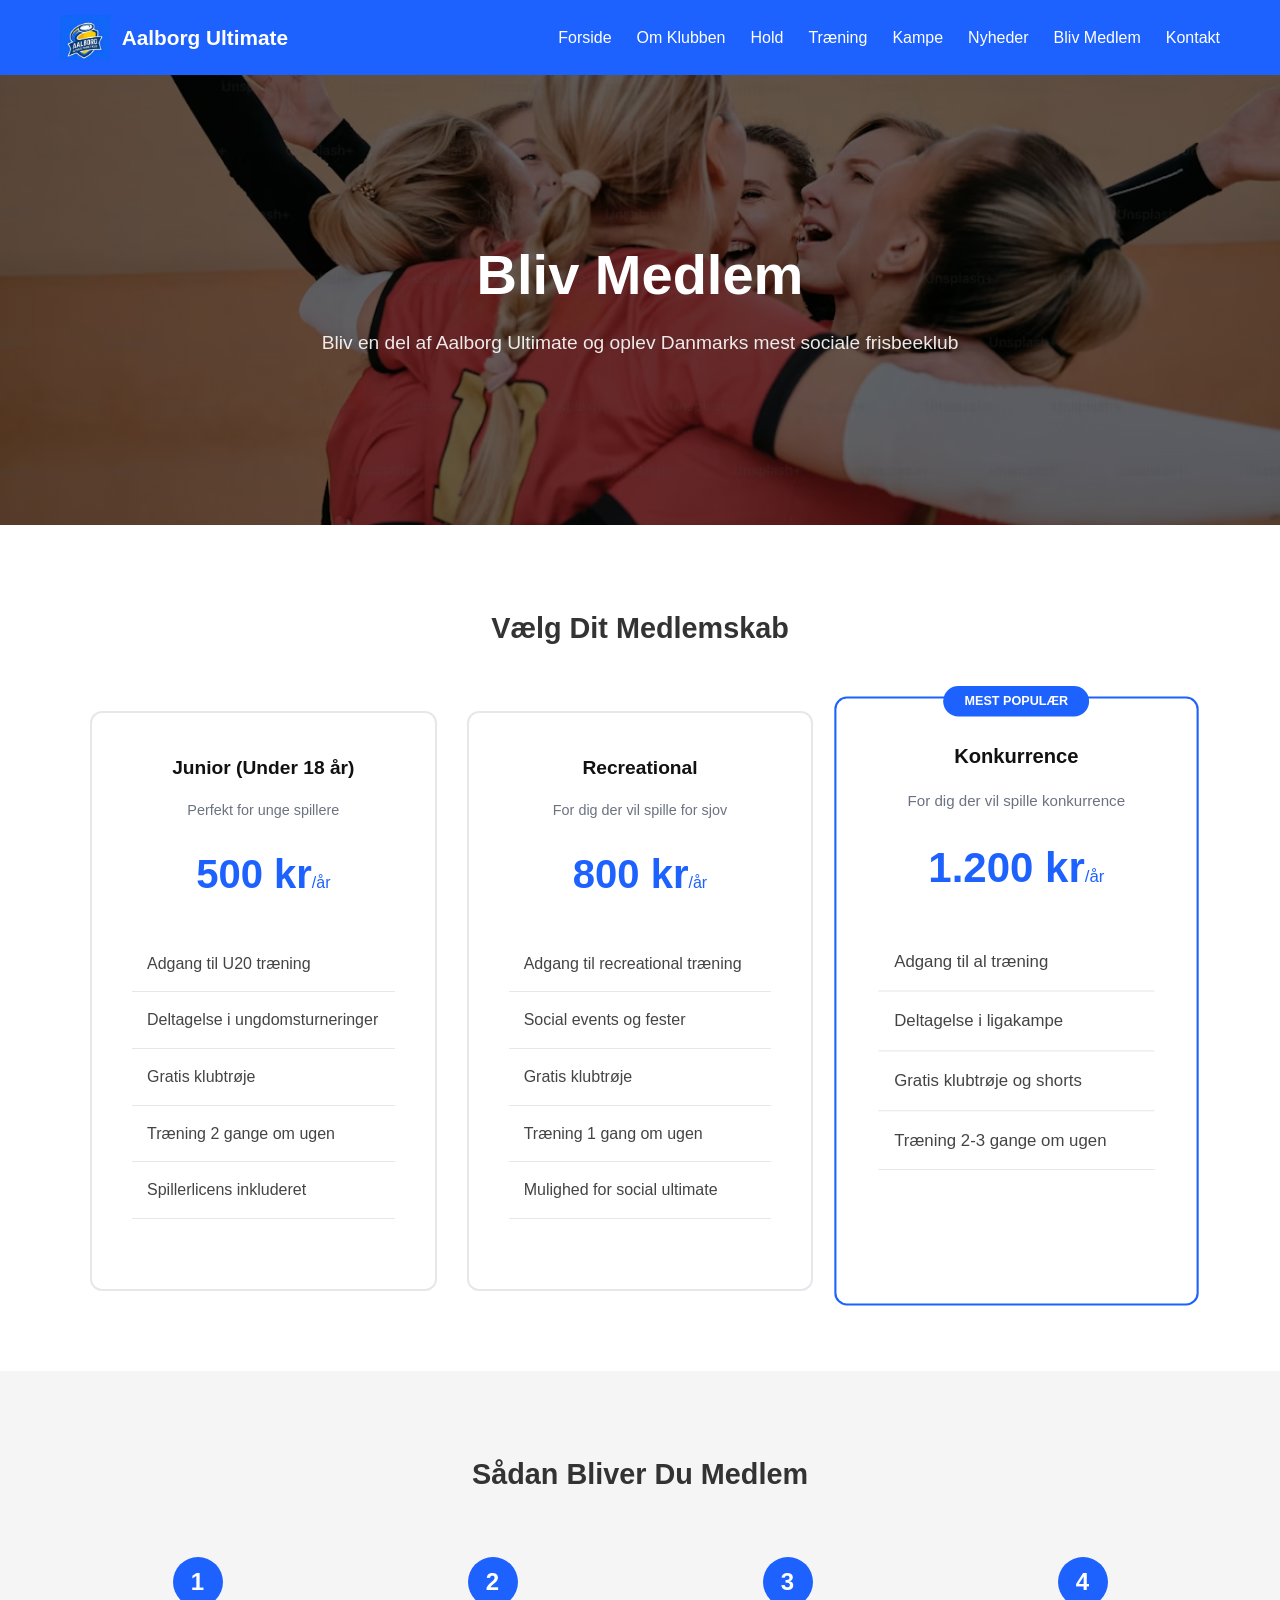
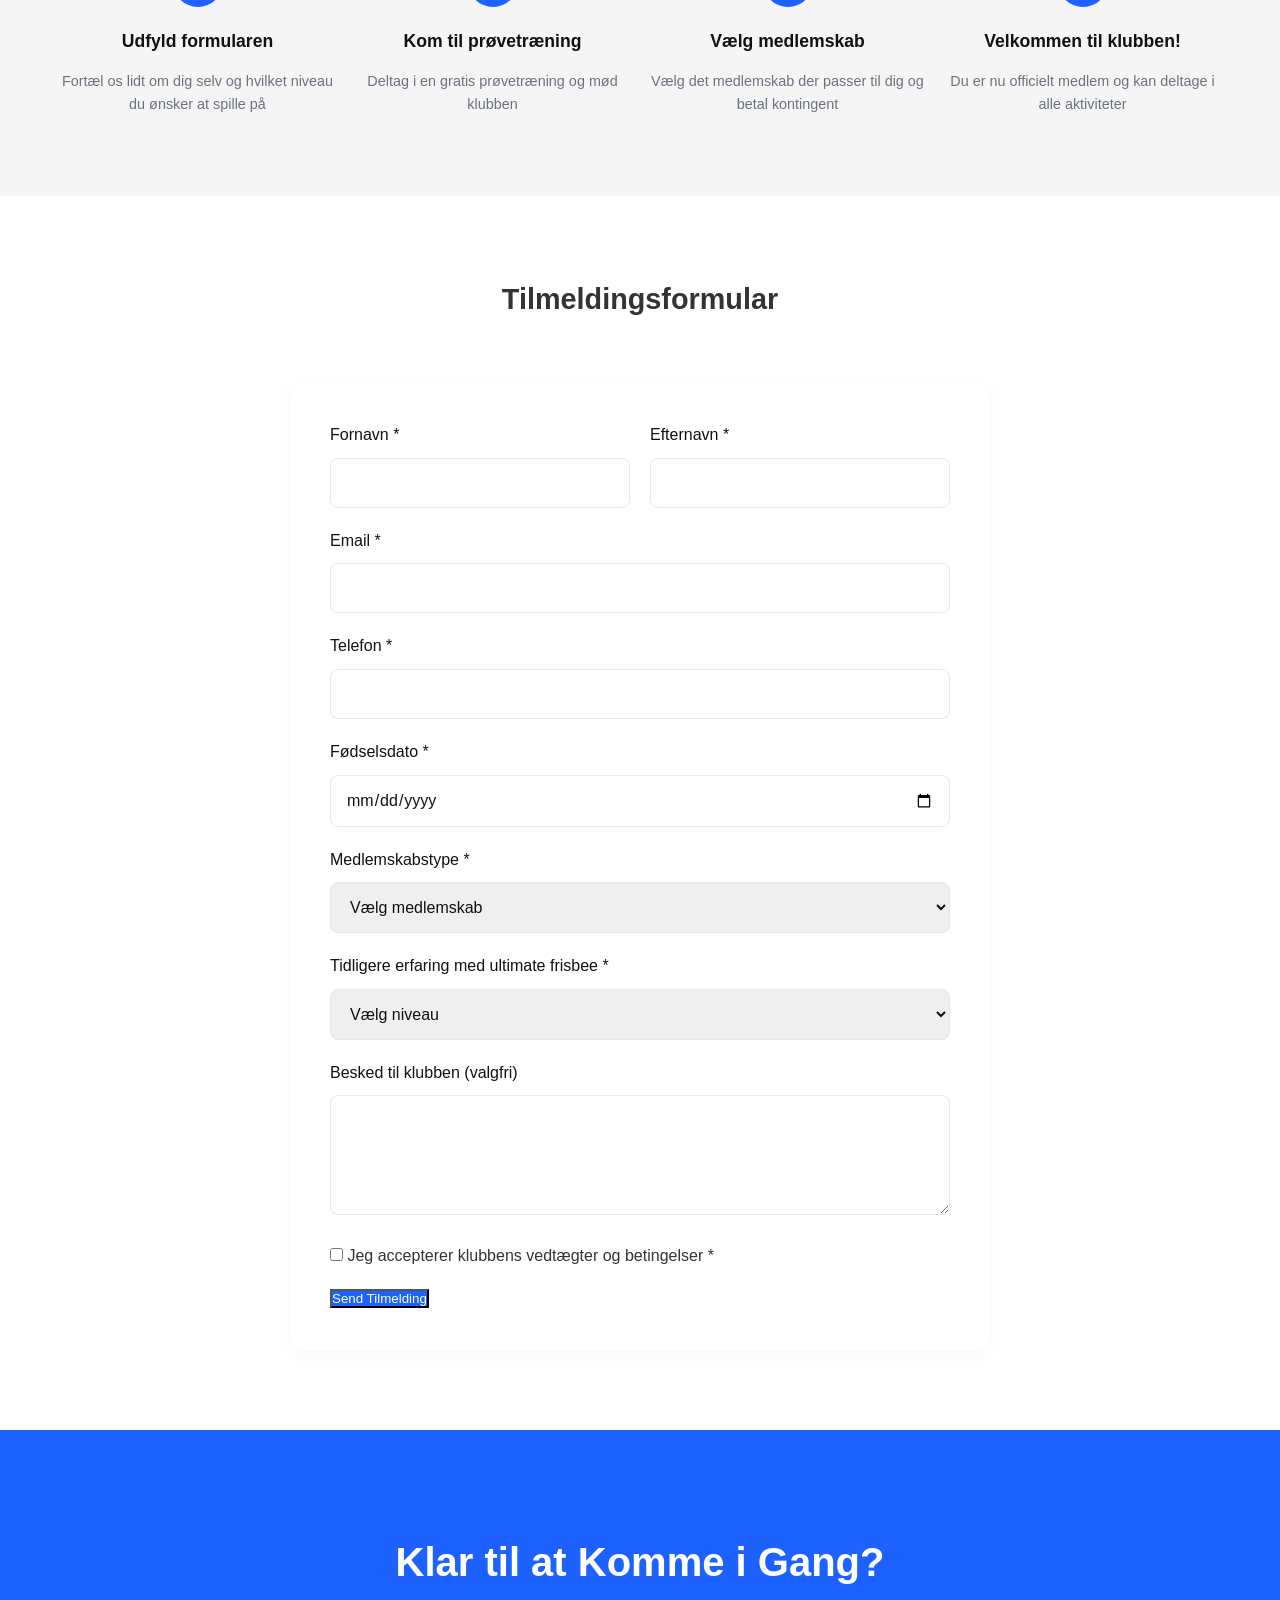
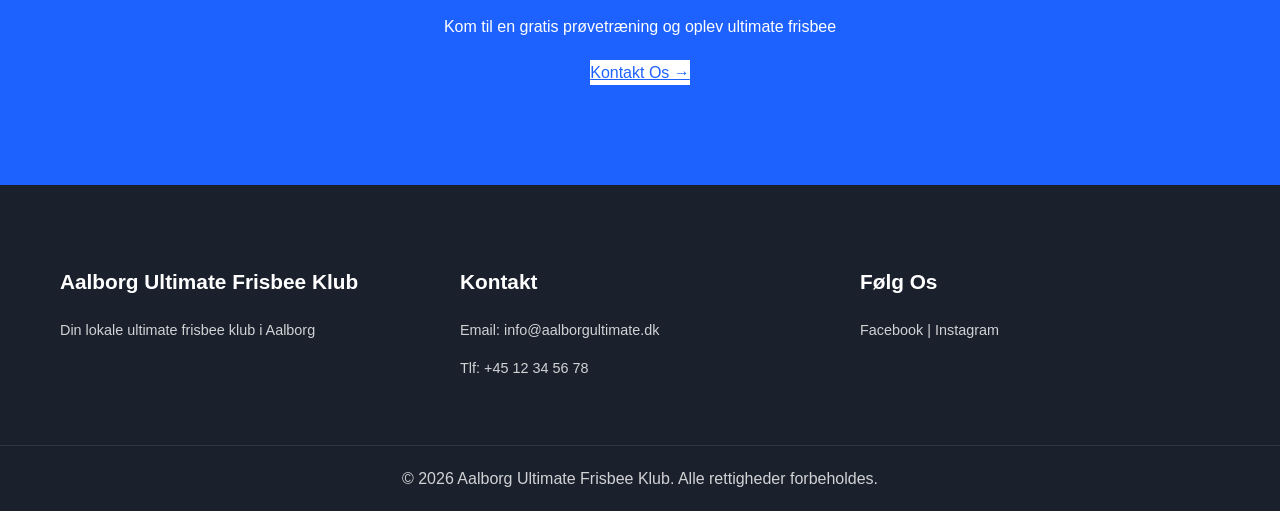
==== commit aeb2cc3b: "Ændret kode struktur Ændret strukturen så den følger DRY, og SRP" ====
--- a/Source kode/bliv-medlem.html
+++ b/Source kode/bliv-medlem.html
@@ -1,43 +1,22 @@
 <!DOCTYPE html>
 <html lang="da">
 <head>
-    <!-- ============================================================
-         META & DOKUMENTINFORMATION
-         ============================================================ -->
     <meta charset="UTF-8">
     <meta name="viewport" content="width=device-width, initial-scale=1.0">
-    <meta name="description" content="Aalborg Ultimate Frisbee Klub - Bliv medlem og vælg din medlemskabstype">
-    <meta name="keywords" content="medlemskab, tilmelding, medlemspris, årsmemberskab, prøveklasse">
-    
     <title>Bliv Medlem - Aalborg Ultimate Frisbee Klub</title>
     
-    <!-- ============================================================
-         STYLESHEETS
-         ============================================================ -->
-    <link rel="stylesheet" href="css/layout.css">
-    <link rel="stylesheet" href="css/style.css">
+    <link rel="stylesheet" href="css/layout-refactored.css">
+    <link rel="stylesheet" href="css/style-refactored.css">
 </head>
 <body>
-    <!-- ============================================================
-         HEADER / NAVIGATION
-         ============================================================ -->
+
     <header class="main-header">
         <div class="container">
-            <!-- Logo -->
             <div class="logo">
-                <img src="img/logo.png" alt="AUFK Logo - Aalborg Ultimate Frisbee Klub">
+                <img src="img/logo.png" alt="AUFK Logo">
                 <span>Aalborg Ultimate</span>
             </div>
-            
-            <!-- Hamburger Menu Button (mobil) -->
-            <button class="menu-toggle" onclick="toggleMenu()" aria-label="Åbn navigation menu">
-                <span></span>
-                <span></span>
-                <span></span>
-            </button>
-            
-            <!-- Navigation -->
-            <nav id="mobile-menu">
+            <nav>
                 <ul>
                     <li><a href="index.html">Forside</a></li>
                     <li><a href="om-os.html">Om Klubben</a></li>
@@ -46,17 +25,14 @@
                     <li><a href="kampe.html">Kampe</a></li>
                     <li><a href="nyheder.html">Nyheder</a></li>
                     <li><a href="bliv-medlem.html">Bliv Medlem</a></li>
-                    <li><a href="kontakt.html">Kontakt</a></li>
+                    <li><a href="kontakt-os.html">Kontakt</a></li>
                 </ul>
             </nav>
         </div>
     </header>
 
-    <!-- ============================================================
-         MAIN CONTENT
-         ============================================================ -->
-    <main>
-    <section class="hero subpage-hero hero-nyheder">
+ <main>
+    <section class="hero hero-medlem">
         <div class="container hero-content text-center">
             <h1>Bliv Medlem</h1>
             <p>Bliv en del af Aalborg Ultimate og oplev Danmarks mest sociale frisbeeklub</p>
@@ -244,20 +220,4 @@
     </footer>
 
 </body>
-
-    <script>
-        function toggleMenu() {
-            const menu = document.getElementById('mobile-menu');
-            menu.classList.toggle('menu-active');
-        }
-
-        const menuLinks = document.querySelectorAll('#mobile-menu a');
-        menuLinks.forEach(link => {
-            link.addEventListener('click', () => {
-                document.getElementById('mobile-menu').classList.remove('menu-active');
-            });
-        });
-    </script>
-
-</body>
 </html>
--- a/Source kode/css/layout-refactored.css
+++ b/Source kode/css/layout-refactored.css
@@ -0,0 +1,533 @@
+/* ============================================
+   AALBORG ULTIMATE FRISBEE KLUB - LAYOUT.CSS
+   FOCUS: Flexbox, Grid, Positioning (Layout ONLY)
+   Styling goes to style.css
+   ============================================ */
+
+/* --- 1. GLOBAL RESET & BOX MODEL --- */
+* {
+    margin: 0;
+    padding: 0;
+    box-sizing: border-box;
+}
+
+body {
+    font-family: sans-serif;
+    line-height: 1.6;
+}
+
+/* --- 2. CONTAINER - Main width constraint --- */
+.container {
+    max-width: 1200px;
+    margin: 0 auto;
+    padding: 0 20px;
+}
+
+/* --- 3. HEADER LAYOUT --- */
+.main-header .container {
+    display: flex;
+    justify-content: space-between;
+    align-items: center;
+    padding: 15px 20px;
+}
+
+.logo {
+    display: flex;
+    align-items: center;
+    gap: 12px;
+}
+
+nav ul {
+    display: flex;
+    gap: 25px;
+    list-style: none;
+}
+
+/* --- 4. MAIN LAYOUT --- */
+main {
+    width: 100%;
+}
+
+/* --- 5. HERO SECTION LAYOUT --- */
+.hero {
+    display: flex;
+    align-items: center;
+    justify-content: center;
+    text-align: center;
+    min-height: 50vh;
+    padding: 60px 0;
+}
+
+.hero-content {
+    max-width: 800px;
+    display: flex;
+    flex-direction: column;
+    align-items: center;
+    gap: 20px;
+}
+
+/* Variant: Left-aligned hero content */
+.hero-content.text-left {
+    align-items: flex-start;
+    text-align: left;
+}
+
+.hero-content.text-center {
+    align-items: center;
+    text-align: center;
+}
+
+/* Subpage hero (lower than main hero) */
+.subpage-hero {
+    min-height: 50vh;
+    background-size: cover;
+    background-position: center;
+}
+
+/* --- 6. PAGE SECTIONS --- */
+.page-section {
+    padding: 80px 0;
+}
+
+.page-content {
+    padding: 80px 0;
+}
+
+/* --- 7. FEATURE GRID --- */
+.feature-grid {
+    display: flex;
+    justify-content: center;
+    align-items: stretch;
+    gap: 30px;
+    max-width: 1000px;
+    margin: 0 auto;
+    flex-wrap: wrap;
+}
+
+.feature-grid .card--feature {
+    flex: 1;
+    min-width: 250px;
+}
+
+/* --- 8. EVENT GRID --- */
+.event-grid {
+    display: flex;
+    justify-content: space-between;
+    gap: 20px;
+    flex-wrap: wrap;
+}
+
+.event-grid .card--event {
+    flex: 1;
+    min-width: 250px;
+}
+
+/* --- 9. ABOUT SECTION LAYOUT --- */
+.about-flex {
+    display: flex;
+    align-items: center;
+    gap: 60px;
+}
+
+.about-text,
+.about-image {
+    flex: 1;
+}
+
+.about-image img {
+    width: 100%;
+    display: block;
+}
+
+/* --- 10. VALUES GRID --- */
+.values-grid {
+    display: flex;
+    justify-content: space-between;
+    gap: 20px;
+    flex-wrap: wrap;
+}
+
+.values-grid .card--value {
+    flex: 1;
+    min-width: 200px;
+}
+
+/* --- 11. MISSION TEXT CENTERING --- */
+.mission-text {
+    max-width: 800px;
+    margin: 0 auto;
+    text-align: center;
+}
+
+/* --- 12. HISTORY/TIMELINE LAYOUT --- */
+.history-container {
+    max-width: 600px;
+    margin: 0 auto;
+}
+
+.timeline {
+    display: flex;
+    flex-direction: column;
+    gap: 30px;
+}
+
+.timeline-item {
+    display: flex;
+    align-items: center;
+    gap: 30px;
+}
+
+/* --- 13. STATISTICS GRID --- */
+.stats-grid {
+    display: flex;
+    justify-content: space-between;
+    text-align: center;
+    padding: 60px 0;
+    gap: 40px;
+}
+
+.stats-grid .stat-item {
+    flex: 1;
+}
+
+/* --- 14. TEAM SHOWCASE LAYOUT --- */
+.team-showcase {
+    display: flex;
+    align-items: center;
+    gap: 60px;
+    margin-bottom: 80px;
+}
+
+.team-showcase.row-reverse {
+    flex-direction: row-reverse;
+}
+
+.team-info,
+.team-img-wrapper {
+    flex: 1;
+}
+
+.team-img-wrapper img {
+    width: 100%;
+    display: block;
+}
+
+/* --- 15. TRAINING LAYOUT --- */
+.training-grid {
+    display: grid;
+    grid-template-columns: 1fr 1fr;
+    gap: 30px;
+}
+
+.info-cta-flex {
+    display: flex;
+    gap: 80px;
+    align-items: center;
+}
+
+.prep-list,
+.blue-cta-box {
+    flex: 1;
+}
+
+.map-placeholder {
+    height: 350px;
+    border-radius: 12px;
+    display: flex;
+    flex-direction: column;
+    justify-content: center;
+    align-items: center;
+    text-align: center;
+}
+
+/* --- 16. MATCHES/KAMPE LAYOUT --- */
+.match-grid {
+    display: grid;
+    grid-template-columns: repeat(3, 1fr);
+    gap: 25px;
+}
+
+.table-container {
+    width: 100%;
+    overflow-x: auto;
+    margin-top: 20px;
+}
+
+table {
+    width: 100%;
+    border-collapse: collapse;
+    background: white;
+    border-radius: 8px;
+    overflow: hidden;
+}
+
+/* --- 17. NEWS LAYOUT --- */
+.news-grid {
+    display: grid;
+    grid-template-columns: repeat(3, 1fr);
+    gap: 30px;
+}
+
+.news-card {
+    display: flex;
+    flex-direction: column;
+    height: 100%;
+}
+
+.news-content {
+    display: flex;
+    flex-direction: column;
+    flex: 1;
+    padding: 25px;
+}
+
+.filter-bar {
+    display: flex;
+    gap: 15px;
+    margin-bottom: 40px;
+    flex-wrap: wrap;
+}
+
+/* --- 18. PRICING/MEMBERSHIP LAYOUT --- */
+.pricing-grid {
+    display: grid;
+    grid-template-columns: repeat(3, 1fr);
+    gap: 30px;
+    max-width: 1100px;
+    margin: 0 auto;
+}
+
+.steps-grid {
+    display: grid;
+    grid-template-columns: repeat(4, 1fr);
+    gap: 20px;
+    text-align: center;
+}
+
+.step-item {
+    display: flex;
+    flex-direction: column;
+    align-items: center;
+}
+
+.form-wrapper {
+    max-width: 700px;
+    margin: 0 auto;
+}
+
+.form-row {
+    display: flex;
+    gap: 20px;
+}
+
+.form-row .form-group {
+    flex: 1;
+}
+
+/* --- 19. CONTACT LAYOUT --- */
+.contact-info-grid {
+    display: grid;
+    grid-template-columns: repeat(4, 1fr);
+    gap: 20px;
+}
+
+.contact-main-grid {
+    display: grid;
+    grid-template-columns: 1.2fr 1fr;
+    gap: 60px;
+}
+
+.contact-form-col,
+.contact-sidebar-col {
+    flex: 1;
+}
+
+.quick-links-grid {
+    display: grid;
+    grid-template-columns: repeat(3, 1fr);
+    gap: 30px;
+}
+
+/* --- 20. CTA SECTION LAYOUT --- */
+.cta-section {
+    padding: 100px 0;
+    text-align: center;
+}
+
+.cta-content {
+    display: flex;
+    flex-direction: column;
+    align-items: center;
+    gap: 20px;
+}
+
+/* --- 21. FOOTER LAYOUT --- */
+.main-footer {
+    padding: 80px 0 20px 0;
+}
+
+.footer-grid {
+    display: flex;
+    justify-content: space-between;
+    gap: 40px;
+    margin-bottom: 50px;
+}
+
+.footer-col {
+    flex: 1;
+}
+
+.footer-bottom {
+    text-align: center;
+    padding-top: 20px;
+    border-top: 1px solid rgba(255, 255, 255, 0.1);
+}
+
+/* --- 22. UTILITY MARGIN/PADDING CLASSES --- */
+.mb-20 {
+    margin-bottom: 20px;
+}
+
+.mt-20 {
+    margin-top: 20px;
+}
+
+.mb-40 {
+    margin-bottom: 40px;
+}
+
+.mb-60 {
+    margin-bottom: 60px;
+}
+
+/* --- 23. RESPONSIVE LAYOUT --- */
+@media (max-width: 1024px) {
+    .feature-grid,
+    .event-grid,
+    .values-grid {
+        flex-wrap: wrap;
+    }
+    
+    .match-grid {
+        grid-template-columns: repeat(2, 1fr);
+    }
+    
+    .news-grid {
+        grid-template-columns: repeat(2, 1fr);
+    }
+    
+    .pricing-grid {
+        grid-template-columns: repeat(2, 1fr);
+    }
+    
+    .steps-grid {
+        grid-template-columns: repeat(3, 1fr);
+    }
+}
+
+@media (max-width: 768px) {
+    .container {
+        padding: 0 15px;
+    }
+    
+    .main-header .container {
+        flex-direction: column;
+        gap: 15px;
+    }
+    
+    nav ul {
+        gap: 15px;
+        flex-wrap: wrap;
+    }
+    
+    .hero {
+        min-height: 60vh;
+        padding: 60px 0;
+    }
+    
+    .about-flex,
+    .team-showcase,
+    .info-cta-flex {
+        flex-direction: column;
+        gap: 30px;
+    }
+    
+    .contact-main-grid {
+        grid-template-columns: 1fr;
+        gap: 40px;
+    }
+    
+    .contact-info-grid {
+        grid-template-columns: repeat(2, 1fr);
+    }
+    
+    .feature-grid,
+    .event-grid,
+    .values-grid {
+        flex-direction: column;
+    }
+    
+    .footer-grid {
+        flex-direction: column;
+        gap: 20px;
+    }
+    
+    .stats-grid {
+        flex-direction: column;
+        gap: 20px;
+    }
+    
+    .training-grid {
+        grid-template-columns: 1fr;
+    }
+    
+    .match-grid {
+        grid-template-columns: 1fr;
+    }
+    
+    .news-grid {
+        grid-template-columns: 1fr;
+    }
+    
+    .pricing-grid {
+        grid-template-columns: 1fr;
+    }
+    
+    .steps-grid {
+        grid-template-columns: repeat(2, 1fr);
+        gap: 15px;
+    }
+}
+
+@media (max-width: 480px) {
+    .hero {
+        min-height: 50vh;
+        padding: 40px 0;
+    }
+    
+    .page-section {
+        padding: 40px 0;
+    }
+    
+    .form-row {
+        flex-direction: column;
+        gap: 0;
+    }
+    
+    nav ul {
+        flex-direction: column;
+        gap: 10px;
+    }
+    
+    .steps-grid {
+        grid-template-columns: 1fr;
+    }
+    
+    .contact-info-grid {
+        grid-template-columns: 1fr;
+    }
+    
+    .quick-links-grid {
+        grid-template-columns: 1fr;
+    }
+}
--- a/Source kode/css/style-refactored.css
+++ b/Source kode/css/style-refactored.css
@@ -0,0 +1,1035 @@
+/* ============================================
+   AALBORG ULTIMATE FRISBEE KLUB - STYLE.CSS
+   REFACTORED FOR DRY & SRP
+   ============================================ */
+
+/* --- 1. DESIGN TOKENS (CSS VARIABLES) --- */
+:root {
+    /* Brand Colors */
+    --primary-blue: #1D61FF;
+    --dark-bg: #1A202C;
+    
+    /* Text Colors */
+    --light-text: #FFFFFF;
+    --dark-text: #333333;
+    --heading-dark: #111111;
+    --text-muted: #6B7280;
+    --text-gray: #444444;
+    --text-light-gray: #666666;
+    
+    /* Border & Dividers */
+    --border-light: #E5E7EB;
+    --border-gray: #EEEEEE;
+    
+    /* Backgrounds */
+    --bg-light: #F5F5F5;
+    --bg-light-blue: #F0F6FF;
+    --bg-placeholder: #E5E7EB;
+    --bg-white: #FFFFFF;
+    
+    /* Spacing Scale */
+    --spacing-xs: 5px;
+    --spacing-sm: 10px;
+    --spacing-md: 15px;
+    --spacing-lg: 20px;
+    --spacing-xl: 30px;
+    --spacing-2xl: 40px;
+    --spacing-3xl: 60px;
+    --spacing-4xl: 80px;
+    --spacing-5xl: 100px;
+    
+    /* Border Radius */
+    --radius-sm: 5px;
+    --radius-md: 8px;
+    --radius-lg: 10px;
+    --radius-xl: 12px;
+    --radius-full: 20px;
+    
+    /* Typography */
+    --font-size-sm: 0.9rem;
+    --font-size-base: 1rem;
+    --font-size-lg: 1.1rem;
+    --font-size-xl: 1.2rem;
+    --font-size-2xl: 1.25rem;
+    --font-size-3xl: 1.8rem;
+    --font-size-4xl: 2.5rem;
+    --font-size-5xl: 3.5rem;
+    
+    /* Shadows */
+    --shadow-sm: 0 2px 10px rgba(0,0,0,0.1);
+    --shadow-card: 0 4px 6px rgba(0,0,0,0.02);
+    --shadow-card-hover: 0 10px 15px rgba(0,0,0,0.05);
+    --shadow-large: 0 5px 20px rgba(0,0,0,0.05);
+    --shadow-large-dark: 0 10px 30px rgba(0,0,0,0.1);
+}
+
+/* --- 2. BODY & TYPOGRAPHY --- */
+body {
+    background-color: var(--bg-white);
+    color: var(--dark-text);
+}
+
+h2 {
+    font-size: var(--font-size-3xl);
+    font-weight: 700;
+}
+
+/* --- 3. HEADER --- */
+.main-header {
+    background-color: var(--primary-blue);
+    color: var(--light-text);
+    box-shadow: var(--shadow-sm);
+}
+
+.logo span {
+    font-weight: bold;
+    font-size: 1.3rem;
+    color: var(--light-text);
+}
+
+.logo img {
+    height: 45px;
+    width: auto;
+}
+
+nav a {
+    color: var(--light-text);
+    text-decoration: none;
+    font-weight: 500;
+    transition: 0.3s;
+}
+
+nav a:hover,
+nav a:focus {
+    opacity: 0.8;
+    outline: 2px solid var(--light-text);
+    outline-offset: 2px;
+}
+
+/* --- 4. HERO SECTION --- */
+.hero {
+    background-image: linear-gradient(rgba(0,0,0,0.5), rgba(0,0,0,0.5)), url('../img/hero-frisbee.jpg');
+    background-size: cover;
+    background-position: center;
+    color: var(--light-text);
+}
+
+/* Hero variants for different pages */
+.hero-about {
+    background-image: linear-gradient(rgba(0,0,0,0.6), rgba(0,0,0,0.6)), url('../img/omosforside.png');
+    background-size: cover;
+    background-position: center;
+}
+
+.hero-hold {
+    background-image: linear-gradient(rgba(0,0,0,0.6), rgba(0,0,0,0.6)), url('../img/holdforside.png');
+    background-size: cover;
+    background-position: center;
+}
+
+.hero-traening {
+    background-image: linear-gradient(rgba(0,0,0,0.6), rgba(0,0,0,0.6)), url('../img/traeningforside.png');
+    background-size: cover;
+    background-position: center;
+}
+
+.hero-kampe {
+    background-image: linear-gradient(rgba(0,0,0,0.6), rgba(0,0,0,0.6)), url('../img/kampeforside.png');
+    background-size: cover;
+    background-position: center;
+}
+
+.hero-nyheder {
+    background-image: linear-gradient(rgba(0,0,0,0.6), rgba(0,0,0,0.6)), url('../img/bane.png');
+    background-size: cover;
+    background-position: center;
+}
+
+.hero-medlem {
+    background-image: linear-gradient(rgba(0,0,0,0.6), rgba(0,0,0,0.6)), url('../img/hold.png');
+    background-size: cover;
+    background-position: center;
+}
+
+.hero h1 {
+    font-size: var(--font-size-5xl);
+    font-weight: 800;
+    line-height: 1.2;
+}
+
+.hero p {
+    font-size: var(--font-size-xl);
+    opacity: 0.9;
+}
+
+/* --- 5. BUTTONS --- */
+.btn {
+    padding: var(--spacing-md) var(--spacing-2xl);
+    border-radius: var(--radius-sm);
+    text-decoration: none;
+    font-weight: bold;
+    transition: 0.3s;
+    display: inline-block;
+    cursor: pointer;
+    border: none;
+}
+
+.btn:focus {
+    outline: 2px solid;
+    outline-offset: 2px;
+}
+
+.btn-main {
+    background-color: var(--primary-blue);
+    color: var(--light-text);
+}
+
+.btn-main:hover {
+    background-color: #0044CC;
+    transform: translateY(-2px);
+}
+
+.btn-main:focus {
+    outline-color: var(--light-text);
+}
+
+.btn-cta {
+    background-color: var(--light-text);
+    color: var(--primary-blue);
+}
+
+.btn-cta:hover {
+    background-color: #F0F0F0;
+}
+
+.btn-full {
+    width: 100%;
+}
+
+.link-arrow {
+    color: var(--primary-blue);
+    text-decoration: none;
+    font-weight: 600;
+    transition: 0.3s;
+    display: inline-block;
+}
+
+.link-arrow:hover,
+.link-arrow:focus {
+    color: #0044CC;
+    transform: translateX(5px);
+}
+
+/* --- 6. CARDS (BASE COMPONENT) --- */
+/* Base card styling - alle kort deler denne */
+.card {
+    background-color: var(--bg-white);
+    border: 1px solid var(--border-light);
+    border-radius: var(--radius-lg);
+    padding: var(--spacing-xl);
+    box-shadow: var(--shadow-card);
+    transition: 0.3s;
+}
+
+.card:hover {
+    box-shadow: var(--shadow-card-hover);
+    transform: translateY(-3px);
+}
+
+.card h3 {
+    color: var(--heading-dark);
+    font-size: var(--font-size-lg);
+    margin-bottom: var(--spacing-sm);
+}
+
+.card p {
+    color: var(--text-muted);
+    font-size: var(--font-size-sm);
+    line-height: 1.5;
+}
+
+.card .icon {
+    width: 48px;
+    height: 48px;
+    margin-bottom: var(--spacing-md);
+}
+
+/* VARIANT: Feature Card - centered, used on homepage */
+.card--feature {
+    text-align: center;
+}
+
+/* VARIANT: Event Card - left-aligned with date */
+.card--event {
+    text-align: left;
+}
+
+.card--event .event-date {
+    display: block;
+    color: var(--primary-blue);
+    font-weight: bold;
+    font-size: var(--font-size-base);
+    margin-bottom: var(--spacing-md);
+}
+
+/* VARIANT: Value Card - left-aligned with icon */
+.card--value {
+    text-align: left;
+}
+
+/* VARIANT: Stat Card - for statistics */
+.card--stat {
+    text-align: center;
+    padding: var(--spacing-xl);
+}
+
+/* MODIFIER: Highlight with blue border */
+.card--highlight {
+    border-color: var(--primary-blue);
+    border-width: 2px;
+}
+
+/* --- 7. CTA SECTION --- */
+.cta-section {
+    background-color: var(--primary-blue);
+    color: var(--light-text);
+}
+
+.cta-section h2 {
+    font-size: var(--font-size-4xl);
+    font-weight: 700;
+}
+
+/* --- 8. FOOTER --- */
+.main-footer {
+    background-color: var(--dark-bg);
+    color: rgba(255, 255, 255, 0.8);
+}
+
+.main-footer h3 {
+    color: var(--light-text);
+    margin-bottom: var(--spacing-lg);
+    font-size: 1.3rem;
+}
+
+.footer-col p {
+    margin-bottom: var(--spacing-md);
+    font-size: var(--font-size-sm);
+}
+
+.main-footer a {
+    color: rgba(255, 255, 255, 0.8);
+    text-decoration: none;
+    transition: 0.3s;
+}
+
+.main-footer a:hover,
+.main-footer a:focus {
+    color: var(--light-text);
+}
+
+/* --- 9. UTILITY CLASSES --- */
+.section-title {
+    text-align: center;
+    font-size: var(--font-size-3xl);
+    margin-bottom: var(--spacing-3xl);
+    font-weight: 700;
+}
+
+.mission-text {
+    font-size: var(--font-size-base);
+    color: var(--text-gray);
+    line-height: 1.8;
+}
+
+.bg-light {
+    background-color: var(--bg-light);
+}
+
+.bg-light-blue {
+    background-color: var(--bg-light-blue);
+}
+
+/* --- 10. SPECIALISEREDE KOMPONENTER --- */
+
+/* Timeline styling */
+.timeline-year {
+    background-color: var(--primary-blue);
+    color: white;
+    font-size: var(--font-size-xl);
+    font-weight: bold;
+    padding: var(--spacing-sm) var(--spacing-lg);
+    border-radius: var(--radius-md);
+    min-width: 90px;
+    text-align: center;
+}
+
+.timeline-content h3 {
+    font-size: var(--font-size-xl);
+    margin-bottom: var(--spacing-xs);
+}
+
+.timeline-content p {
+    color: var(--text-light-gray);
+}
+
+/* Rules card */
+.rules-card {
+    background-color: var(--bg-white);
+    padding: var(--spacing-xl);
+    border-radius: var(--radius-xl);
+    margin-top: var(--spacing-xl);
+    box-shadow: var(--shadow-large);
+}
+
+.rules-card h3 {
+    margin-bottom: var(--spacing-lg);
+}
+
+.rules-card ul {
+    list-style-type: none;
+}
+
+.rules-card li {
+    margin-bottom: var(--spacing-md);
+    color: var(--text-gray);
+    position: relative;
+    padding-left: 15px;
+}
+
+.rules-card li::before {
+    content: "•";
+    color: var(--primary-blue);
+    font-weight: bold;
+    position: absolute;
+    left: 0;
+}
+
+/* Statistics */
+.stat-item {
+    display: flex;
+    flex-direction: column;
+    align-items: center;
+}
+
+.stat-number {
+    font-size: 3rem;
+    font-weight: 900;
+    color: var(--primary-blue);
+    margin-bottom: var(--spacing-xs);
+}
+
+.stat-label {
+    color: #4B5563;
+    font-size: var(--font-size-sm);
+    font-weight: 500;
+}
+
+/* Badges */
+.badge {
+    display: inline-block;
+    padding: var(--spacing-xs) var(--spacing-md);
+    border-radius: var(--radius-full);
+    font-size: 0.75rem;
+    font-weight: bold;
+    text-transform: uppercase;
+    margin-bottom: var(--spacing-md);
+}
+
+.badge-comp {
+    background-color: #E0E7FF;
+    color: var(--primary-blue);
+}
+
+.badge-beg {
+    background-color: #DCFCE7;
+    color: #166534;
+}
+
+.badge-u20 {
+    background-color: #FEF3C7;
+    color: #92400E;
+}
+
+/* Training card (same as card but with specific styling) */
+.training-card {
+    background: var(--bg-white);
+    padding: var(--spacing-xl);
+    border-radius: var(--radius-xl);
+    border: 1px solid var(--border-gray);
+    box-shadow: var(--shadow-card);
+}
+
+.training-card--highlight {
+    border: 2px solid var(--primary-blue);
+}
+
+/* Blue CTA box */
+.blue-cta-box {
+    background-color: var(--primary-blue);
+    color: white;
+    padding: var(--spacing-4xl);
+    border-radius: var(--radius-xl);
+    box-shadow: 0 15px 30px rgba(29, 97, 255, 0.2);
+}
+
+.blue-cta-box h2 {
+    color: white;
+    margin-bottom: var(--spacing-md);
+}
+
+/* Match card */
+.match-card {
+    background: var(--bg-white);
+    border: 1px solid var(--border-light);
+    border-radius: var(--radius-xl);
+    padding: var(--spacing-xl);
+    box-shadow: var(--shadow-card);
+}
+
+/* Form styling */
+.form-wrapper {
+    max-width: 700px;
+    margin: 0 auto;
+    background: var(--bg-white);
+    padding: var(--spacing-2xl);
+    border-radius: var(--radius-xl);
+    box-shadow: 0 5px 20px rgba(0,0,0,0.03);
+}
+
+.form-group label {
+    display: block;
+    margin-bottom: var(--spacing-sm);
+    font-weight: 500;
+    color: var(--heading-dark);
+}
+
+.form-group input,
+.form-group select,
+.form-group textarea {
+    width: 100%;
+    padding: var(--spacing-md);
+    border: 1px solid var(--border-light);
+    border-radius: var(--radius-md);
+    font-size: var(--font-size-base);
+    font-family: inherit;
+}
+
+.form-group textarea {
+    resize: vertical;
+}
+
+.form-group input:focus,
+.form-group select:focus,
+.form-group textarea:focus {
+    outline: 2px solid var(--primary-blue);
+    outline-offset: 2px;
+}
+
+/* Contact info card */
+.info-card {
+    text-align: center;
+    padding: var(--spacing-xl);
+    background-color: var(--bg-white);
+    border: 1px solid var(--border-light);
+    border-radius: var(--radius-lg);
+    box-shadow: var(--shadow-card);
+    transition: 0.3s;
+}
+
+.info-card:hover {
+    box-shadow: var(--shadow-card-hover);
+    transform: translateY(-3px);
+}
+
+.info-card i {
+    font-size: 2rem;
+    color: var(--primary-blue);
+    margin-bottom: var(--spacing-lg);
+}
+
+.info-card h3 {
+    font-size: var(--font-size-lg);
+    margin-bottom: var(--spacing-md);
+    color: var(--heading-dark);
+}
+
+.info-card p {
+    color: var(--text-muted);
+}
+
+/* --- NEWS CARDS --- */
+.news-card {
+    display: flex;
+    flex-direction: column;
+    background: var(--bg-white);
+    border: 1px solid var(--border-light);
+    border-radius: var(--radius-xl);
+    overflow: hidden;
+    box-shadow: var(--shadow-card);
+    transition: 0.3s;
+    height: 100%;
+}
+
+.news-card:hover {
+    box-shadow: var(--shadow-card-hover);
+    transform: translateY(-3px);
+}
+
+.news-img {
+    width: 100%;
+    height: 200px;
+    object-fit: cover;
+    display: block;
+}
+
+.news-content {
+    display: flex;
+    flex-direction: column;
+    flex: 1;
+    padding: var(--spacing-xl);
+}
+
+.news-content h3 {
+    font-size: var(--font-size-xl);
+    margin-bottom: var(--spacing-md);
+    color: var(--heading-dark);
+}
+
+.news-content p {
+    color: var(--text-muted);
+    font-size: var(--font-size-base);
+    margin-bottom: var(--spacing-lg);
+    flex: 1;
+}
+
+.badge-news {
+    background-color: var(--primary-blue);
+    color: var(--light-text);
+    padding: var(--spacing-xs) var(--spacing-md);
+    border-radius: var(--radius-full);
+    font-size: 0.75rem;
+    font-weight: bold;
+    text-transform: uppercase;
+    display: inline-block;
+    margin-bottom: var(--spacing-md);
+    width: fit-content;
+}
+
+.news-meta {
+    display: flex;
+    gap: var(--spacing-xl);
+    font-size: var(--font-size-sm);
+    color: var(--text-muted);
+    margin-bottom: var(--spacing-lg);
+}
+
+.news-meta i {
+    color: var(--primary-blue);
+    margin-right: var(--spacing-xs);
+}
+
+.news-footer {
+    border-top: 1px solid var(--border-light);
+    padding-top: var(--spacing-lg);
+}
+
+.read-more {
+    color: var(--primary-blue);
+    text-decoration: none;
+    font-weight: 600;
+    transition: 0.3s;
+}
+
+.read-more:hover {
+    transform: translateX(5px);
+}
+
+/* --- MATCH CARDS --- */
+.match-card {
+    background: var(--bg-white);
+    border: 1px solid var(--border-light);
+    border-radius: var(--radius-xl);
+    padding: var(--spacing-xl);
+    box-shadow: var(--shadow-card);
+    transition: 0.3s;
+}
+
+.match-card:hover {
+    box-shadow: var(--shadow-card-hover);
+    transform: translateY(-3px);
+}
+
+.match-header {
+    display: flex;
+    justify-content: space-between;
+    font-size: var(--font-size-sm);
+    color: var(--primary-blue);
+    font-weight: bold;
+    margin-bottom: var(--spacing-lg);
+}
+
+.match-date,
+.match-time {
+    display: flex;
+    align-items: center;
+    gap: var(--spacing-xs);
+}
+
+.match-teams {
+    text-align: center;
+    margin-bottom: var(--spacing-lg);
+}
+
+.match-teams .team {
+    font-size: var(--font-size-lg);
+    font-weight: bold;
+    color: var(--heading-dark);
+}
+
+.match-teams .vs {
+    font-size: var(--font-size-sm);
+    color: var(--text-muted);
+    margin: var(--spacing-md) 0;
+}
+
+.match-footer {
+    display: flex;
+    justify-content: space-between;
+    align-items: center;
+    padding-top: var(--spacing-lg);
+    border-top: 1px solid var(--border-light);
+    font-size: var(--font-size-sm);
+    color: var(--text-muted);
+}
+
+.match-footer i {
+    color: var(--primary-blue);
+    margin-right: var(--spacing-xs);
+}
+
+/* --- PRICING CARDS --- */
+.pricing-card {
+    background: var(--bg-white);
+    border: 2px solid var(--border-light);
+    border-radius: var(--radius-xl);
+    padding: var(--spacing-2xl);
+    text-align: center;
+    position: relative;
+    transition: 0.3s;
+}
+
+.pricing-card:hover {
+    box-shadow: var(--shadow-large);
+    transform: translateY(-5px);
+}
+
+.pricing-card h3 {
+    font-size: var(--font-size-xl);
+    margin-bottom: var(--spacing-md);
+    color: var(--heading-dark);
+}
+
+.pricing-subtitle {
+    color: var(--text-muted);
+    font-size: var(--font-size-sm);
+    margin-bottom: var(--spacing-lg);
+}
+
+.price {
+    font-size: 2.5rem;
+    font-weight: 900;
+    color: var(--primary-blue);
+    margin-bottom: var(--spacing-xl);
+}
+
+.price span {
+    font-size: var(--font-size-base);
+    font-weight: 500;
+}
+
+.feature-list {
+    list-style: none;
+    text-align: left;
+    margin-bottom: var(--spacing-xl);
+}
+
+.feature-list li {
+    padding: var(--spacing-md) 0;
+    color: var(--text-gray);
+    border-bottom: 1px solid var(--border-light);
+    display: flex;
+    align-items: center;
+    gap: var(--spacing-md);
+}
+
+.feature-list i {
+    color: var(--primary-blue);
+    font-weight: bold;
+}
+
+.highlight-pricing {
+    border-color: var(--primary-blue);
+    border-width: 2px;
+    transform: scale(1.05);
+}
+
+.popular-tag {
+    position: absolute;
+    top: -12px;
+    left: 50%;
+    transform: translateX(-50%);
+    background-color: var(--primary-blue);
+    color: var(--light-text);
+    padding: var(--spacing-xs) var(--spacing-lg);
+    border-radius: var(--radius-full);
+    font-size: 0.75rem;
+    font-weight: bold;
+}
+
+/* --- STEP ITEMS --- */
+.step-item {
+    display: flex;
+    flex-direction: column;
+    align-items: center;
+    text-align: center;
+}
+
+.step-circle {
+    width: 50px;
+    height: 50px;
+    background-color: var(--primary-blue);
+    color: var(--light-text);
+    border-radius: 50%;
+    display: flex;
+    align-items: center;
+    justify-content: center;
+    font-size: 1.5rem;
+    font-weight: bold;
+    margin-bottom: var(--spacing-lg);
+}
+
+.step-item h3 {
+    font-size: var(--font-size-lg);
+    margin-bottom: var(--spacing-md);
+    color: var(--heading-dark);
+}
+
+.step-item p {
+    color: var(--text-muted);
+    font-size: var(--font-size-sm);
+}
+
+/* --- FILTER BUTTONS --- */
+.filter-btn {
+    padding: var(--spacing-md) var(--spacing-lg);
+    background-color: var(--bg-light);
+    border: 1px solid var(--border-light);
+    border-radius: var(--radius-md);
+    cursor: pointer;
+    font-weight: 500;
+    transition: 0.3s;
+    color: var(--heading-dark);
+}
+
+.filter-btn:hover,
+.filter-btn.active {
+    background-color: var(--primary-blue);
+    color: var(--light-text);
+    border-color: var(--primary-blue);
+}
+
+.filter-btn:focus {
+    outline: 2px solid var(--primary-blue);
+    outline-offset: 2px;
+}
+
+/* --- TRAINING CARDS (on hold pages) --- */
+.card-header {
+    display: flex;
+    justify-content: space-between;
+    align-items: center;
+    margin-bottom: var(--spacing-md);
+}
+
+.card-meta {
+    margin-bottom: var(--spacing-lg);
+    font-size: var(--font-size-sm);
+    color: var(--text-gray);
+    display: flex;
+    flex-direction: column;
+    gap: var(--spacing-xs);
+}
+
+.card-meta i {
+    color: var(--primary-blue);
+    margin-right: var(--spacing-xs);
+}
+
+/* Prep list styling */
+.prep-list ul {
+    list-style: none;
+    margin-top: var(--spacing-2xl);
+}
+
+.prep-list li {
+    margin-bottom: var(--spacing-lg);
+    font-size: var(--font-size-lg);
+    display: flex;
+    align-items: center;
+    gap: var(--spacing-lg);
+    color: var(--text-gray);
+}
+
+.prep-list i {
+    color: var(--primary-blue);
+    font-size: 1.4rem;
+}
+
+.training-times {
+    margin-top: var(--spacing-lg);
+    padding-top: var(--spacing-md);
+    border-top: 1px solid var(--border-gray);
+}
+
+.training-times strong {
+    display: block;
+    color: var(--heading-dark);
+    margin-bottom: var(--spacing-xs);
+}
+
+/* --- FORM ELEMENTS --- */
+.form-group {
+    margin-bottom: var(--spacing-lg);
+}
+
+.form-group label {
+    display: block;
+    margin-bottom: var(--spacing-sm);
+    font-weight: 500;
+    color: var(--heading-dark);
+}
+
+.form-group input,
+.form-group select,
+.form-group textarea {
+    width: 100%;
+    padding: var(--spacing-md);
+    border: 1px solid var(--border-light);
+    border-radius: var(--radius-md);
+    font-size: var(--font-size-base);
+    font-family: inherit;
+    color: var(--heading-dark);
+}
+
+.form-group input::placeholder,
+.form-group textarea::placeholder {
+    color: var(--text-muted);
+}
+
+.form-group textarea {
+    resize: vertical;
+    min-height: 120px;
+}
+
+.form-group input:focus,
+.form-group select:focus,
+.form-group textarea:focus {
+    outline: 2px solid var(--primary-blue);
+    outline-offset: 2px;
+    border-color: var(--primary-blue);
+}
+
+/* --- MISC --- */
+.contact-mini {
+    margin-top: var(--spacing-xl);
+    padding-top: var(--spacing-lg);
+    border-top: 1px solid rgba(255, 255, 255, 0.2);
+}
+
+.map-placeholder {
+    background-color: var(--bg-placeholder);
+    border-radius: var(--radius-xl);
+    display: flex;
+    flex-direction: column;
+    justify-content: center;
+    align-items: center;
+    text-align: center;
+}
+
+.map-placeholder i {
+    font-size: 3rem;
+    color: #9CA3AF;
+    margin-bottom: var(--spacing-lg);
+}
+
+.team-info h2 {
+    font-size: 2rem;
+    margin-bottom: var(--spacing-md);
+}
+
+.stat-number-small {
+    display: block;
+    font-size: 1.25rem;
+    font-weight: bold;
+    margin: var(--spacing-lg) 0 var(--spacing-xs) 0;
+    color: var(--heading-dark);
+}
+
+/* --- 11. ACCESSIBILITY IMPROVEMENTS --- */
+/* Focus states for keyboard navigation */
+:focus-visible {
+    outline: 2px solid var(--primary-blue);
+    outline-offset: 2px;
+}
+
+/* Skip link for accessibility */
+.skip-link {
+    position: absolute;
+    top: -40px;
+    left: 0;
+    background: var(--primary-blue);
+    color: var(--light-text);
+    padding: var(--spacing-md);
+    text-decoration: none;
+    z-index: 100;
+}
+
+.skip-link:focus {
+    top: 0;
+}
+
+/* --- 12. RESPONSIVE TYPOGRAPHY --- */
+@media (max-width: 768px) {
+    .hero h1 {
+        font-size: var(--font-size-4xl);
+    }
+    
+    h2 {
+        font-size: var(--font-size-2xl);
+    }
+    
+    .section-title {
+        font-size: var(--font-size-2xl);
+        margin-bottom: var(--spacing-2xl);
+    }
+    
+    .stat-number {
+        font-size: 2rem;
+    }
+}
+
+@media (max-width: 480px) {
+    .hero h1 {
+        font-size: var(--font-size-3xl);
+    }
+    
+    .btn {
+        padding: var(--spacing-md) var(--spacing-lg);
+        font-size: var(--font-size-sm);
+    }
+    
+    .card {
+        padding: var(--spacing-lg);
+    }
+}
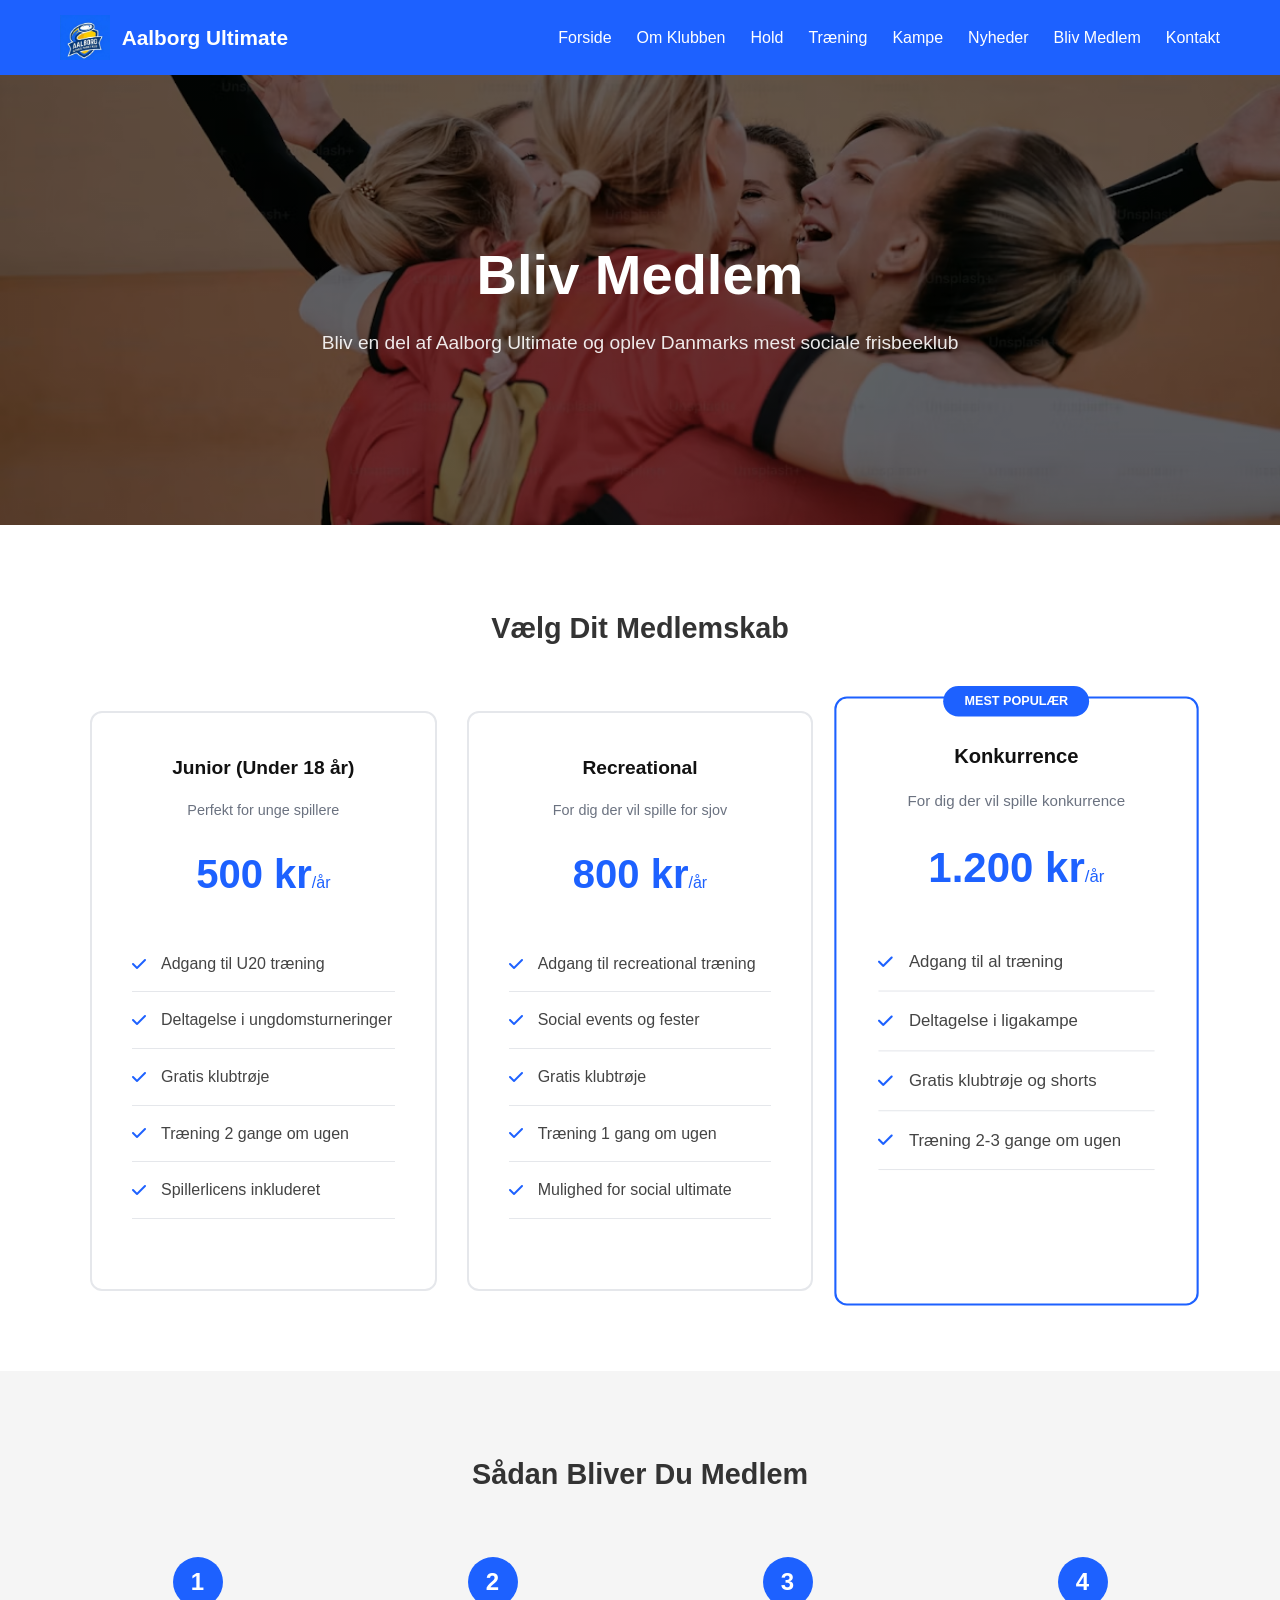
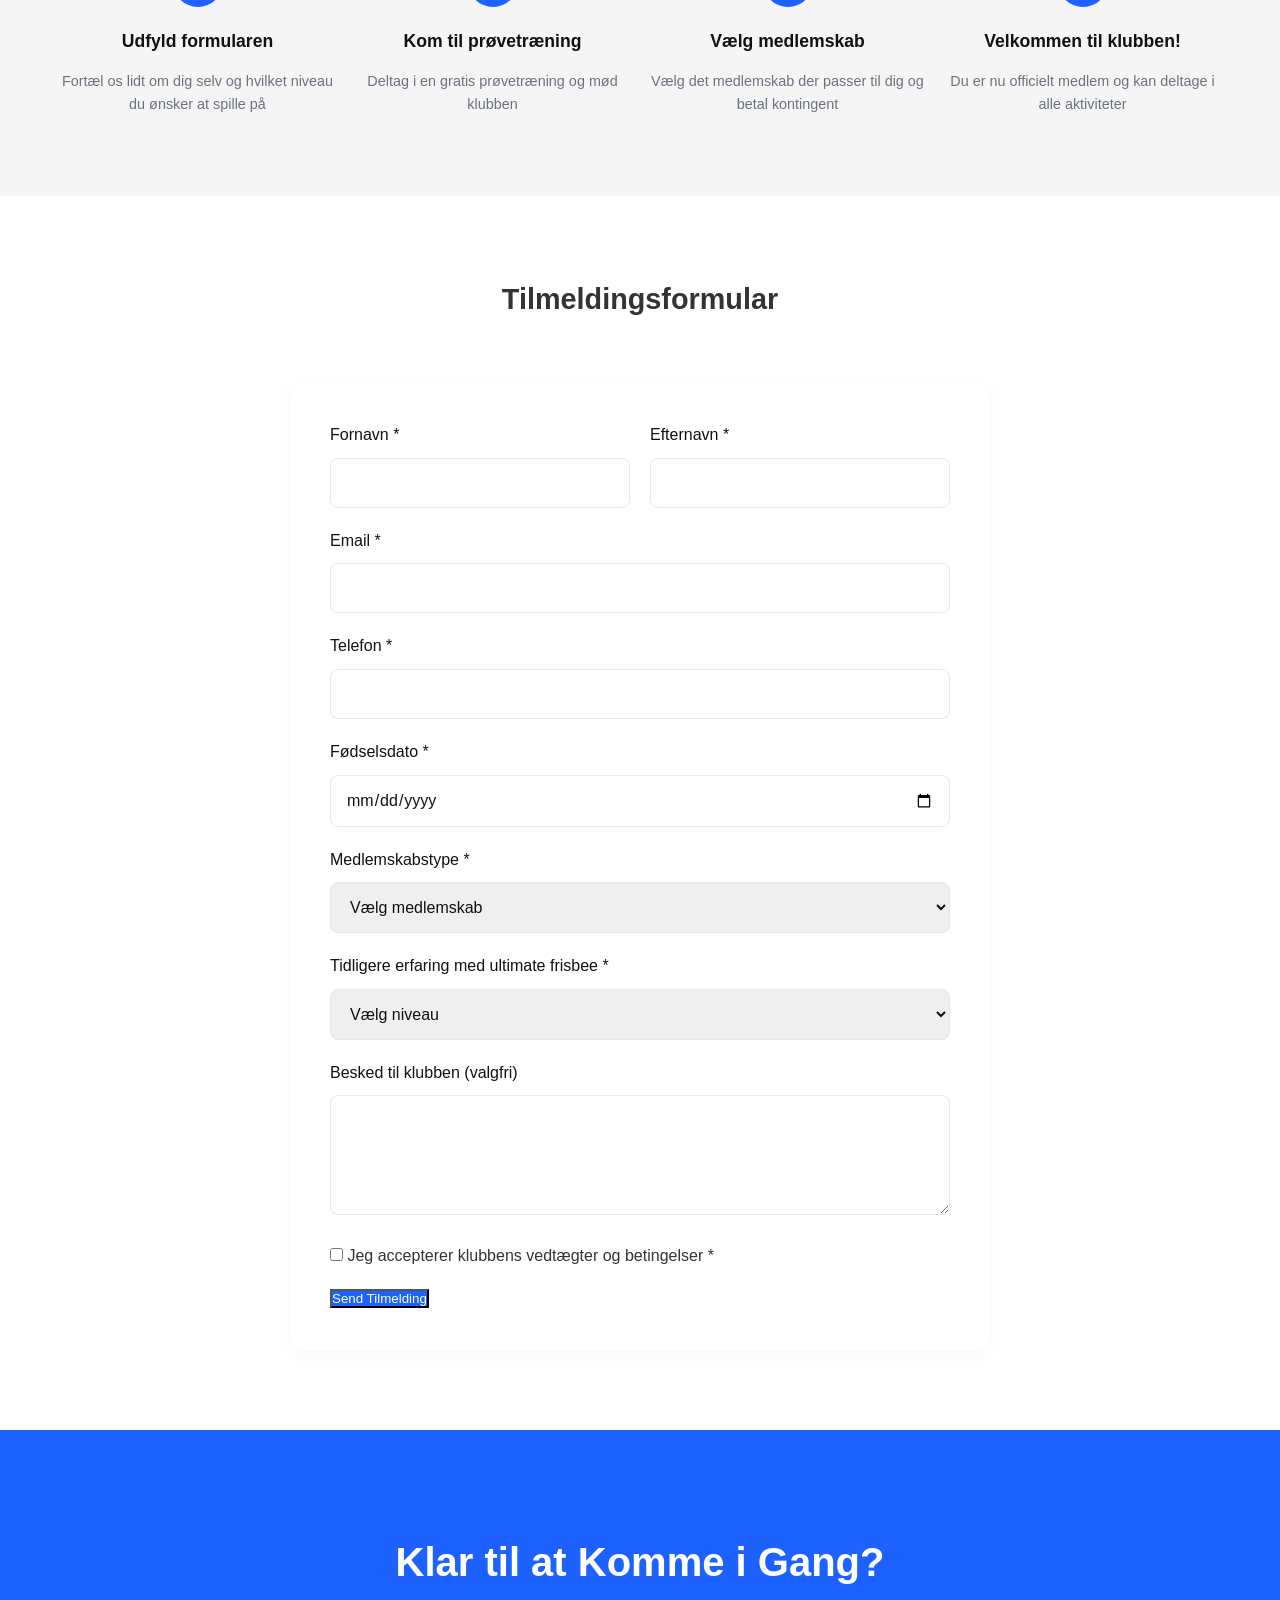
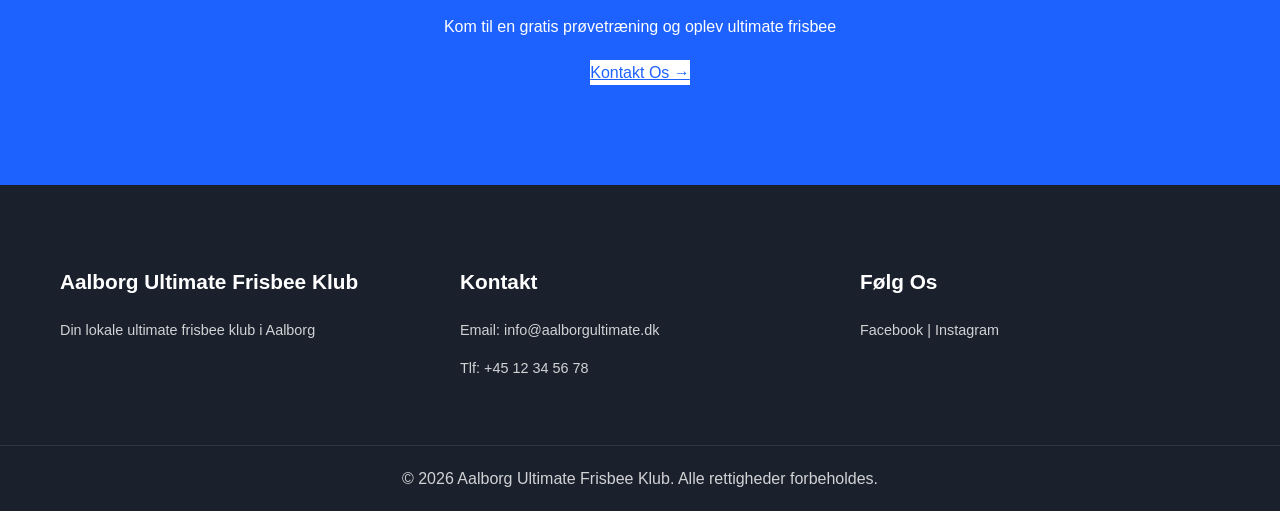
==== commit bec0741d: "Yderligere fikses, og fjernet gentagelser i koden" ====
--- a/Source kode/bliv-medlem.html
+++ b/Source kode/bliv-medlem.html
@@ -3,8 +3,10 @@
 <head>
     <meta charset="UTF-8">
     <meta name="viewport" content="width=device-width, initial-scale=1.0">
+    <meta name="description" content="Bliv medlem af Aalborg Ultimate Frisbee Klub. Se medlemskaber og priser, og tilmeld dig i dag.">
     <title>Bliv Medlem - Aalborg Ultimate Frisbee Klub</title>
     
+    <link rel="stylesheet" href="https://cdnjs.cloudflare.com/ajax/libs/font-awesome/6.5.0/css/all.min.css">
     <link rel="stylesheet" href="css/layout-refactored.css">
     <link rel="stylesheet" href="css/style-refactored.css">
 </head>
@@ -24,7 +26,7 @@
                     <li><a href="traening.html">Træning</a></li>
                     <li><a href="kampe.html">Kampe</a></li>
                     <li><a href="nyheder.html">Nyheder</a></li>
-                    <li><a href="bliv-medlem.html">Bliv Medlem</a></li>
+                    <li><a href="bliv-medlem.html" aria-current="page">Bliv Medlem</a></li>
                     <li><a href="kontakt-os.html">Kontakt</a></li>
                 </ul>
             </nav>
@@ -129,32 +131,32 @@
                     <div class="form-row">
                         <div class="form-group">
                             <label for="fornavn">Fornavn *</label>
-                            <input type="text" id="fornavn" required>
+                            <input type="text" id="fornavn" name="fornavn" required>
                         </div>
                         <div class="form-group">
                             <label for="efternavn">Efternavn *</label>
-                            <input type="text" id="efternavn" required>
+                            <input type="text" id="efternavn" name="efternavn" required>
                         </div>
                     </div>
 
                     <div class="form-group">
                         <label for="email">Email *</label>
-                        <input type="email" id="email" required>
+                        <input type="email" id="email" name="email" required>
                     </div>
 
                     <div class="form-group">
                         <label for="telefon">Telefon *</label>
-                        <input type="tel" id="telefon" required>
+                        <input type="tel" id="telefon" name="telefon" required>
                     </div>
 
                     <div class="form-group">
                         <label for="dato">Fødselsdato *</label>
-                        <input type="date" id="dato" required>
+                        <input type="date" id="dato" name="dato" required>
                     </div>
 
                     <div class="form-group">
                         <label for="type">Medlemskabstype *</label>
-                        <select id="type" required>
+                        <select id="type" name="type" required>
                             <option value="">Vælg medlemskab</option>
                             <option value="junior">Junior</option>
                             <option value="recreational">Recreational</option>
@@ -164,7 +166,7 @@
 
                     <div class="form-group">
                         <label for="niveau">Tidligere erfaring med ultimate frisbee *</label>
-                        <select id="niveau" required>
+                        <select id="niveau" name="niveau" required>
                             <option value="">Vælg niveau</option>
                             <option value="nybegynder">Nybegynder</option>
                             <option value="letøvet">Letøvet</option>
@@ -174,15 +176,15 @@
 
                     <div class="form-group">
                         <label for="besked">Besked til klubben (valgfri)</label>
-                        <textarea id="besked" rows="4"></textarea>
+                        <textarea id="besked" name="besked" rows="4"></textarea>
                     </div>
 
                     <div class="form-checkbox">
-                        <input type="checkbox" id="betingelser" required>
+                        <input type="checkbox" id="betingelser" name="betingelser" required>
                         <label for="betingelser">Jeg accepterer klubbens vedtægter og betingelser *</label>
                     </div>
 
-                    <button type="submit" class="btn-main" style="margin-top: 20px;">Send Tilmelding</button>
+                    <button type="submit" class="btn-main mt-20">Send Tilmelding</button>
 
                 </form>
             </div>
--- a/Source kode/css/style-refactored.css
+++ b/Source kode/css/style-refactored.css
@@ -350,6 +350,10 @@
     background-color: var(--bg-light-blue);
 }
 
+.text-primary {
+    color: var(--primary-blue);
+}
+
 /* --- 10. SPECIALISEREDE KOMPONENTER --- */
 
 /* Timeline styling */
@@ -451,6 +455,26 @@
     color: #92400E;
 }
 
+/* Status badges (kampresultater: Sejr / Nederlag) */
+.status-badge {
+    display: inline-block;
+    padding: var(--spacing-xs) var(--spacing-md);
+    border-radius: var(--radius-full);
+    font-size: 0.75rem;
+    font-weight: bold;
+    text-transform: uppercase;
+}
+
+.status-badge.win {
+    background-color: #DCFCE7;
+    color: #166534;
+}
+
+.status-badge.loss {
+    background-color: #FEE2E2;
+    color: #991B1B;
+}
+
 /* Training card (same as card but with specific styling) */
 .training-card {
     background: var(--bg-white);
@@ -476,15 +500,6 @@
 .blue-cta-box h2 {
     color: white;
     margin-bottom: var(--spacing-md);
-}
-
-/* Match card */
-.match-card {
-    background: var(--bg-white);
-    border: 1px solid var(--border-light);
-    border-radius: var(--radius-xl);
-    padding: var(--spacing-xl);
-    box-shadow: var(--shadow-card);
 }
 
 /* Form styling */
@@ -495,35 +510,6 @@
     padding: var(--spacing-2xl);
     border-radius: var(--radius-xl);
     box-shadow: 0 5px 20px rgba(0,0,0,0.03);
-}
-
-.form-group label {
-    display: block;
-    margin-bottom: var(--spacing-sm);
-    font-weight: 500;
-    color: var(--heading-dark);
-}
-
-.form-group input,
-.form-group select,
-.form-group textarea {
-    width: 100%;
-    padding: var(--spacing-md);
-    border: 1px solid var(--border-light);
-    border-radius: var(--radius-md);
-    font-size: var(--font-size-base);
-    font-family: inherit;
-}
-
-.form-group textarea {
-    resize: vertical;
-}
-
-.form-group input:focus,
-.form-group select:focus,
-.form-group textarea:focus {
-    outline: 2px solid var(--primary-blue);
-    outline-offset: 2px;
 }
 
 /* Contact info card */
@@ -950,11 +936,6 @@
 .map-placeholder {
     background-color: var(--bg-placeholder);
     border-radius: var(--radius-xl);
-    display: flex;
-    flex-direction: column;
-    justify-content: center;
-    align-items: center;
-    text-align: center;
 }
 
 .map-placeholder i {
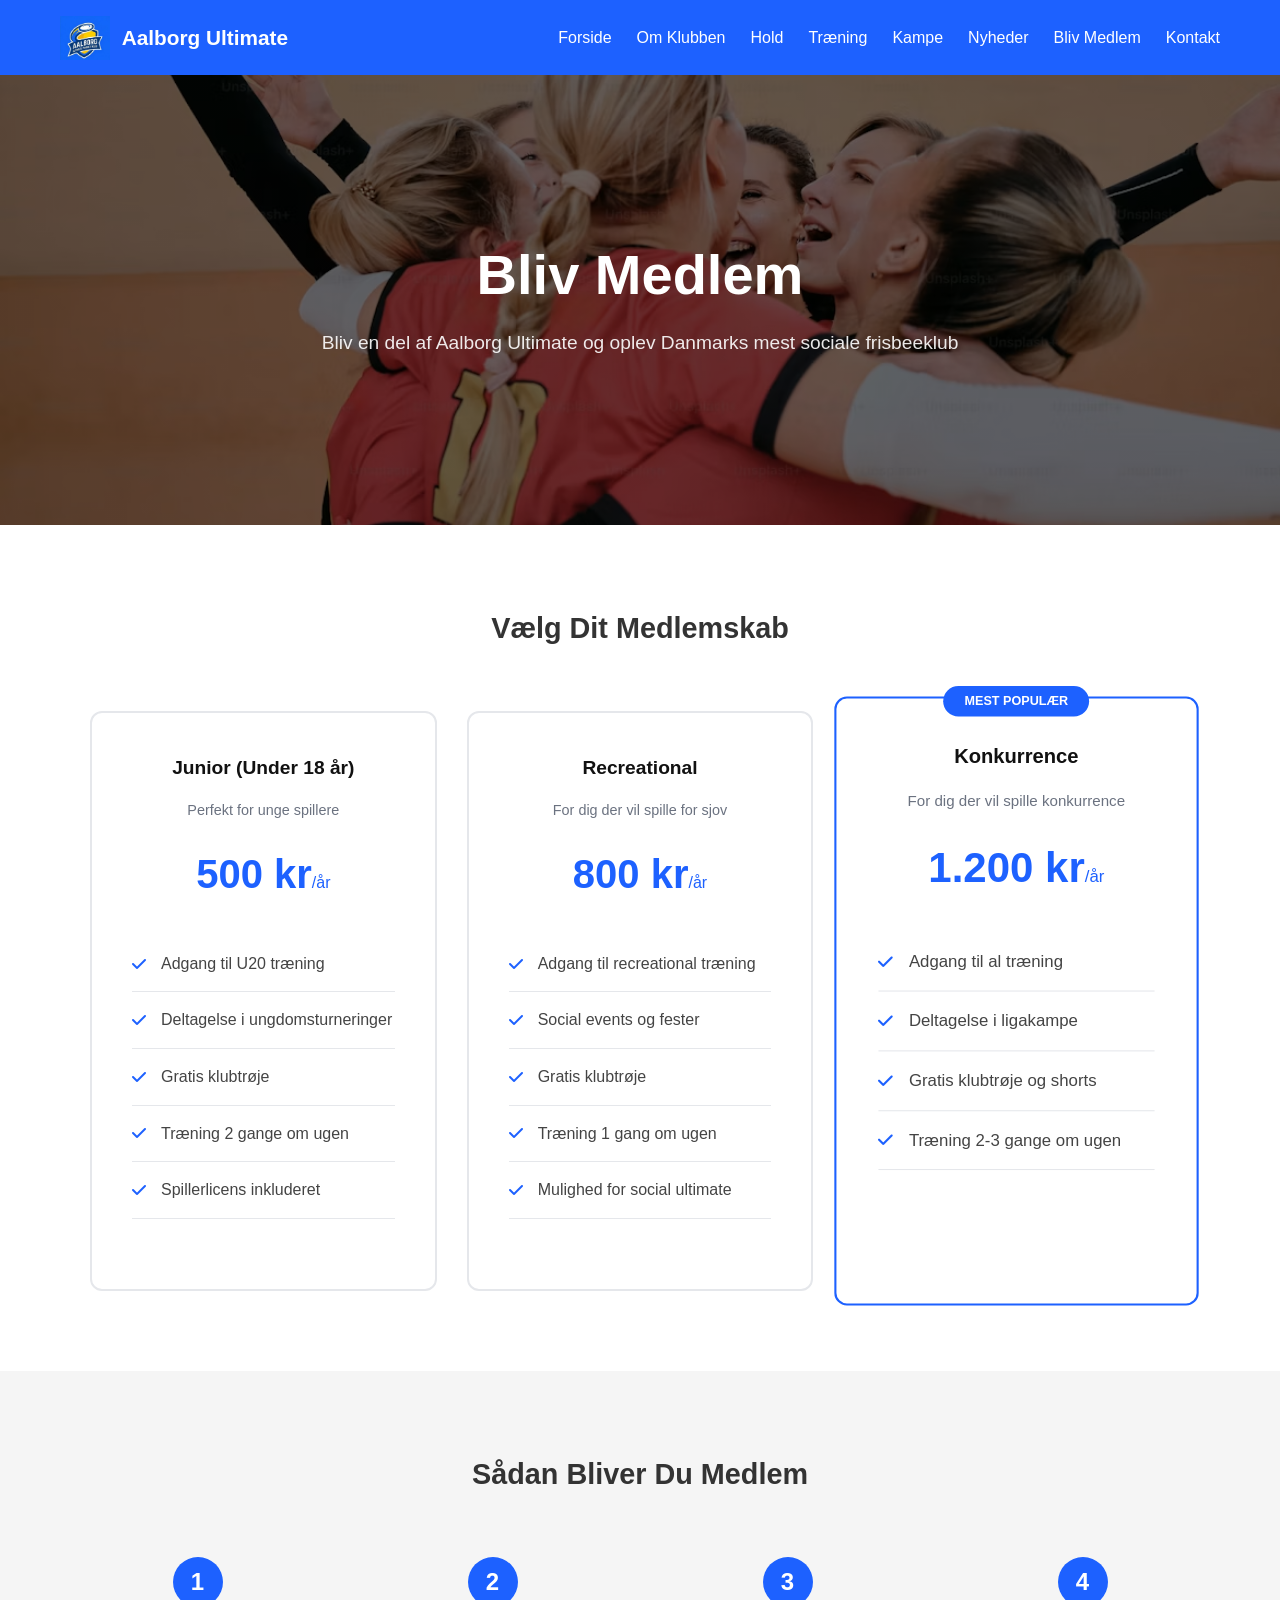
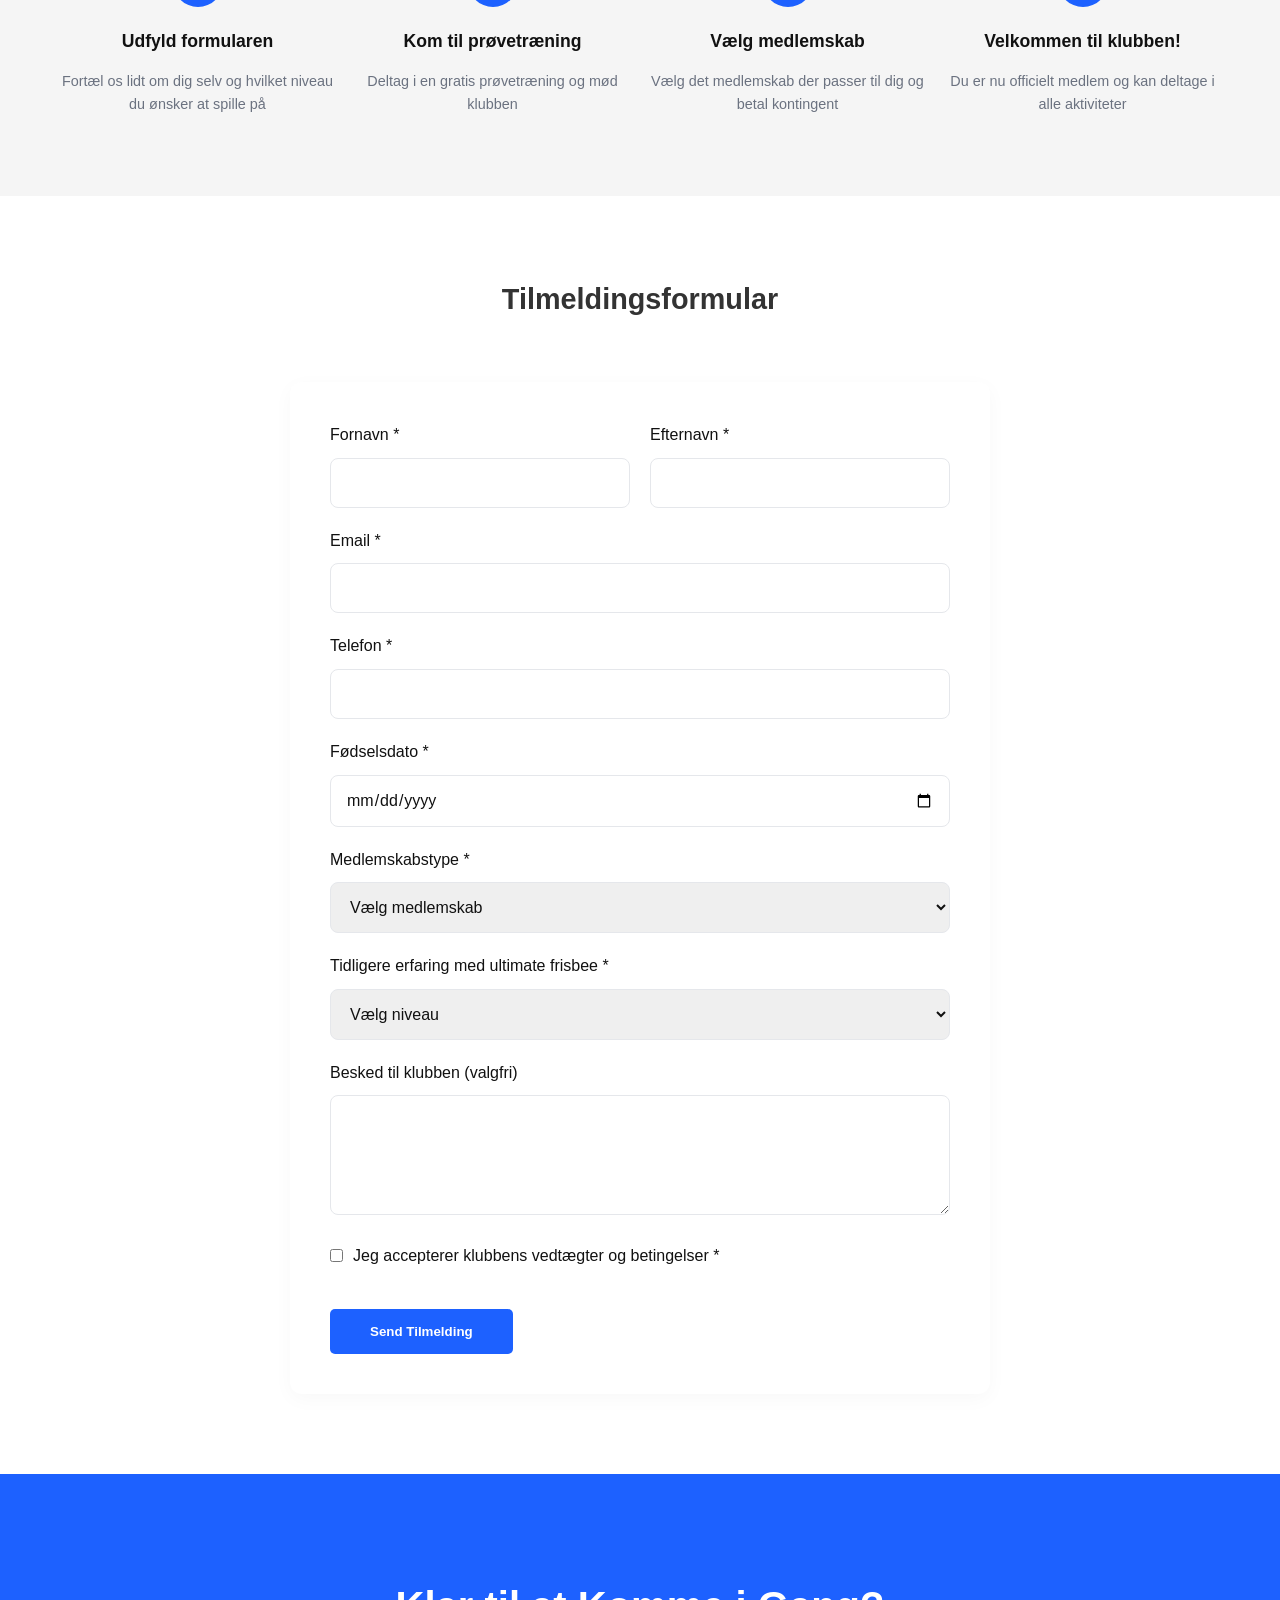
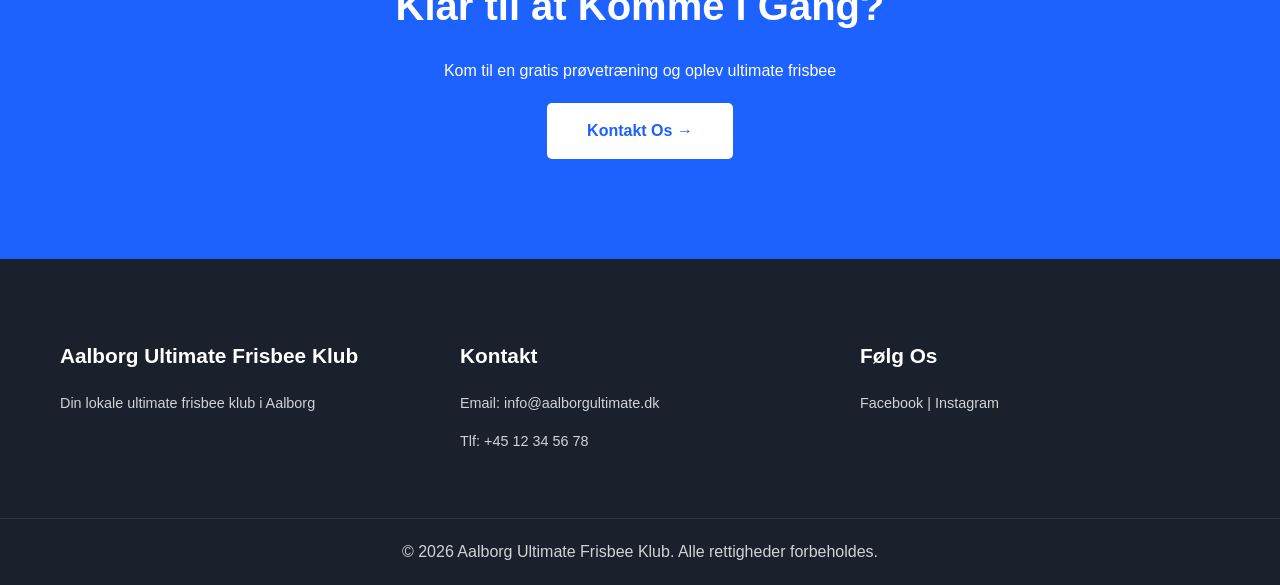
==== commit 9d297100: "Visuelle fikses på hjemmesiden" ====
--- a/Source kode/bliv-medlem.html
+++ b/Source kode/bliv-medlem.html
@@ -11,6 +11,7 @@
     <link rel="stylesheet" href="css/style-refactored.css">
 </head>
 <body>
+    <a href="#indhold" class="skip-link">Spring til indhold</a>
 
     <header class="main-header">
         <div class="container">
@@ -33,7 +34,7 @@
         </div>
     </header>
 
- <main>
+ <main id="indhold">
     <section class="hero hero-medlem">
         <div class="container hero-content text-center">
             <h1>Bliv Medlem</h1>
@@ -184,7 +185,7 @@
                         <label for="betingelser">Jeg accepterer klubbens vedtægter og betingelser *</label>
                     </div>
 
-                    <button type="submit" class="btn-main mt-20">Send Tilmelding</button>
+                    <button type="submit" class="btn btn-main mt-20">Send Tilmelding</button>
 
                 </form>
             </div>
@@ -196,7 +197,7 @@
         <div class="container cta-content">
             <h2>Klar til at Komme i Gang?</h2>
             <p>Kom til en gratis prøvetræning og oplev ultimate frisbee</p>
-            <a href="kontakt-os.html" class="btn-cta">Kontakt Os &rarr;</a>
+            <a href="kontakt-os.html" class="btn btn-cta">Kontakt Os &rarr;</a>
         </div>
     </section>
 
--- a/Source kode/css/style-refactored.css
+++ b/Source kode/css/style-refactored.css
@@ -957,6 +957,100 @@
     color: var(--heading-dark);
 }
 
+/* --- TABELLER (resultater & stilling på kampe-siden) --- */
+th,
+td {
+    padding: var(--spacing-md) var(--spacing-lg);
+    text-align: left;
+}
+
+th {
+    background-color: var(--bg-light);
+    color: var(--heading-dark);
+    font-size: var(--font-size-sm);
+    font-weight: 700;
+}
+
+td {
+    border-top: 1px solid var(--border-light);
+    color: var(--text-gray);
+}
+
+/* Fremhævet række (Aalborg på 1. pladsen) */
+.highlight-row {
+    background-color: var(--bg-light-blue);
+}
+
+.highlight-row td {
+    color: var(--primary-blue);
+    font-weight: bold;
+}
+
+/* --- BESTYRELSE (kontakt-siden) --- */
+.board-section {
+    margin-top: var(--spacing-2xl);
+}
+
+.board-section h3 {
+    margin-bottom: var(--spacing-lg);
+    color: var(--heading-dark);
+}
+
+.board-member {
+    padding: var(--spacing-md) 0;
+    border-bottom: 1px solid var(--border-light);
+}
+
+.board-member h4 {
+    color: var(--heading-dark);
+    font-size: var(--font-size-base);
+}
+
+.board-member span {
+    display: block;
+    color: var(--text-muted);
+    font-size: var(--font-size-sm);
+    margin-bottom: var(--spacing-xs);
+}
+
+.board-member a {
+    color: var(--primary-blue);
+    text-decoration: none;
+    font-size: var(--font-size-sm);
+}
+
+.board-member a:hover {
+    text-decoration: underline;
+}
+
+/* Mindre kort-placeholder (kontakt-siden) */
+.map-small {
+    height: 220px;
+    padding: var(--spacing-lg);
+}
+
+/* --- CHECKBOX-RÆKKE (medlemsformular) --- */
+.form-checkbox {
+    display: flex;
+    align-items: center;
+    gap: var(--spacing-sm);
+    margin-bottom: var(--spacing-lg);
+}
+
+.form-checkbox input {
+    width: auto;
+}
+
+.form-checkbox label {
+    font-weight: 500;
+    color: var(--heading-dark);
+}
+
+/* Blå kant-variant til træningskort */
+.border-blue {
+    border-color: var(--primary-blue);
+}
+
 /* --- 11. ACCESSIBILITY IMPROVEMENTS --- */
 /* Focus states for keyboard navigation */
 :focus-visible {
